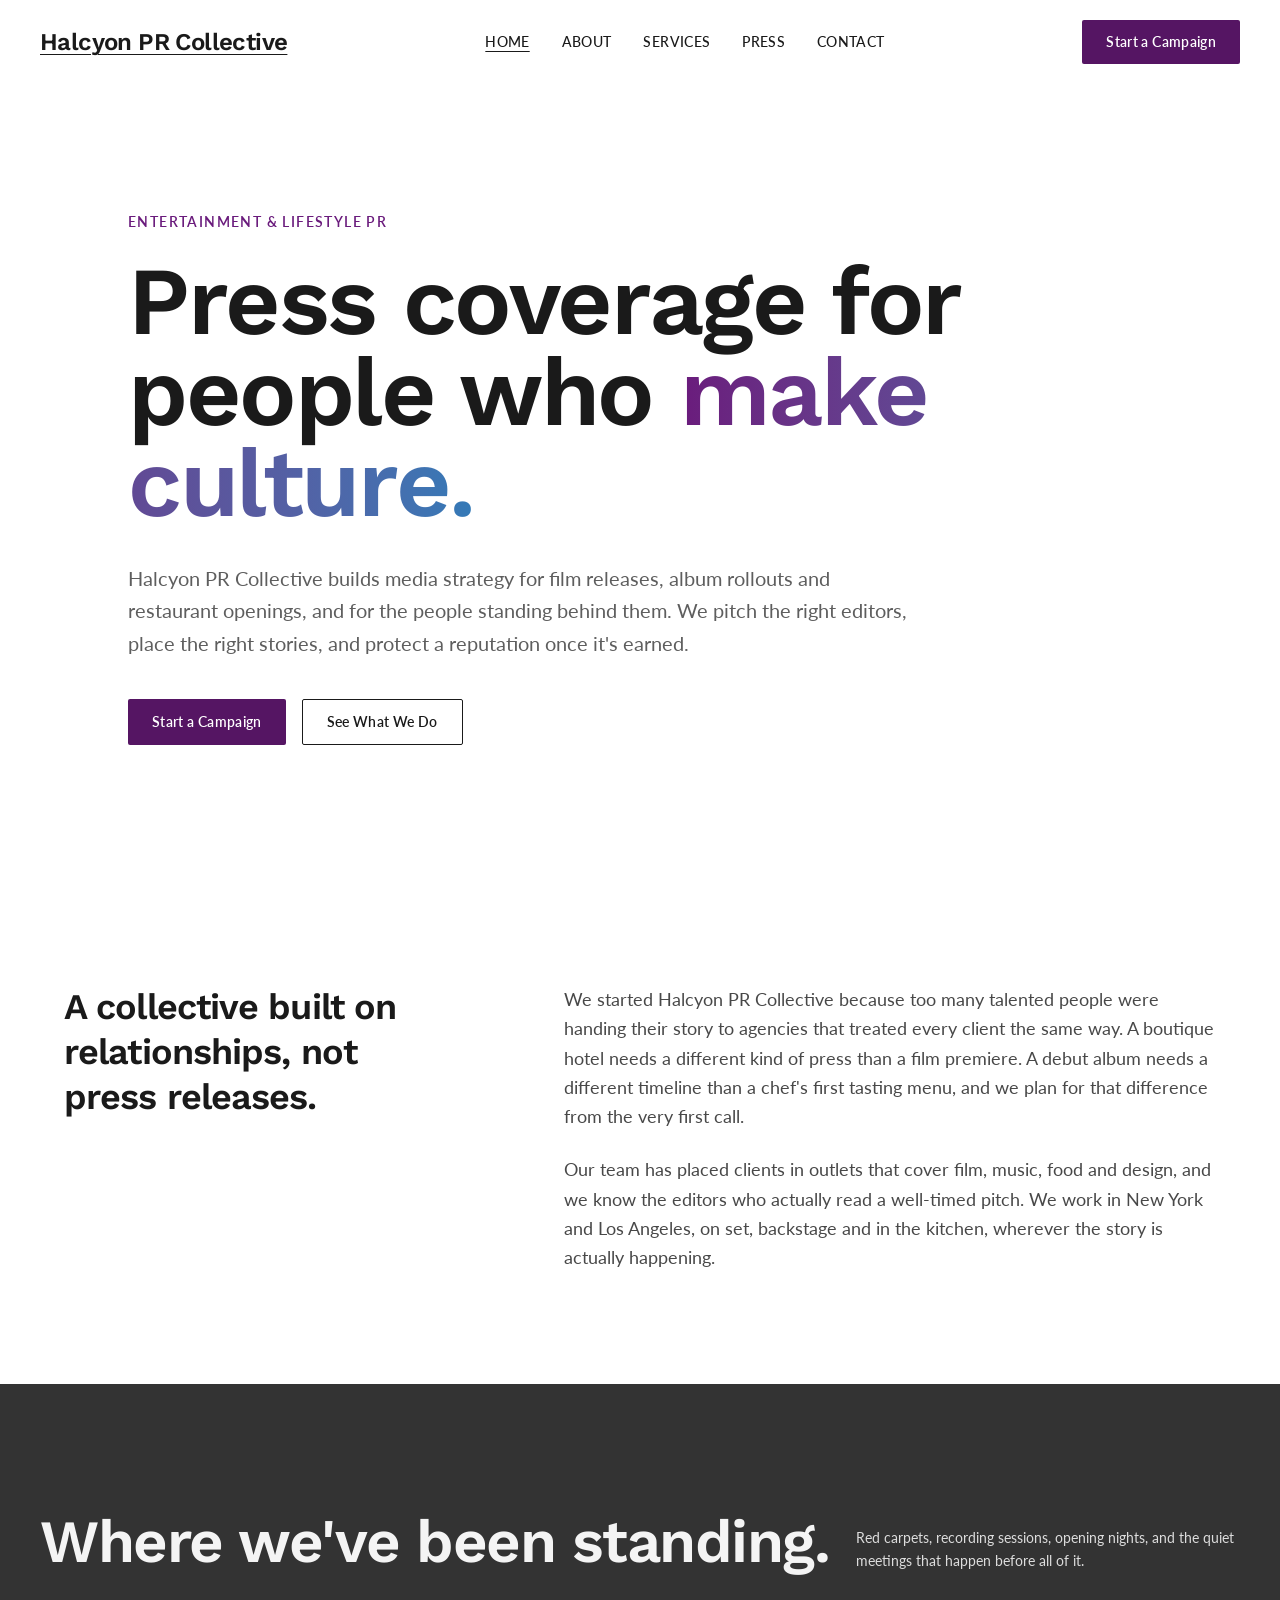
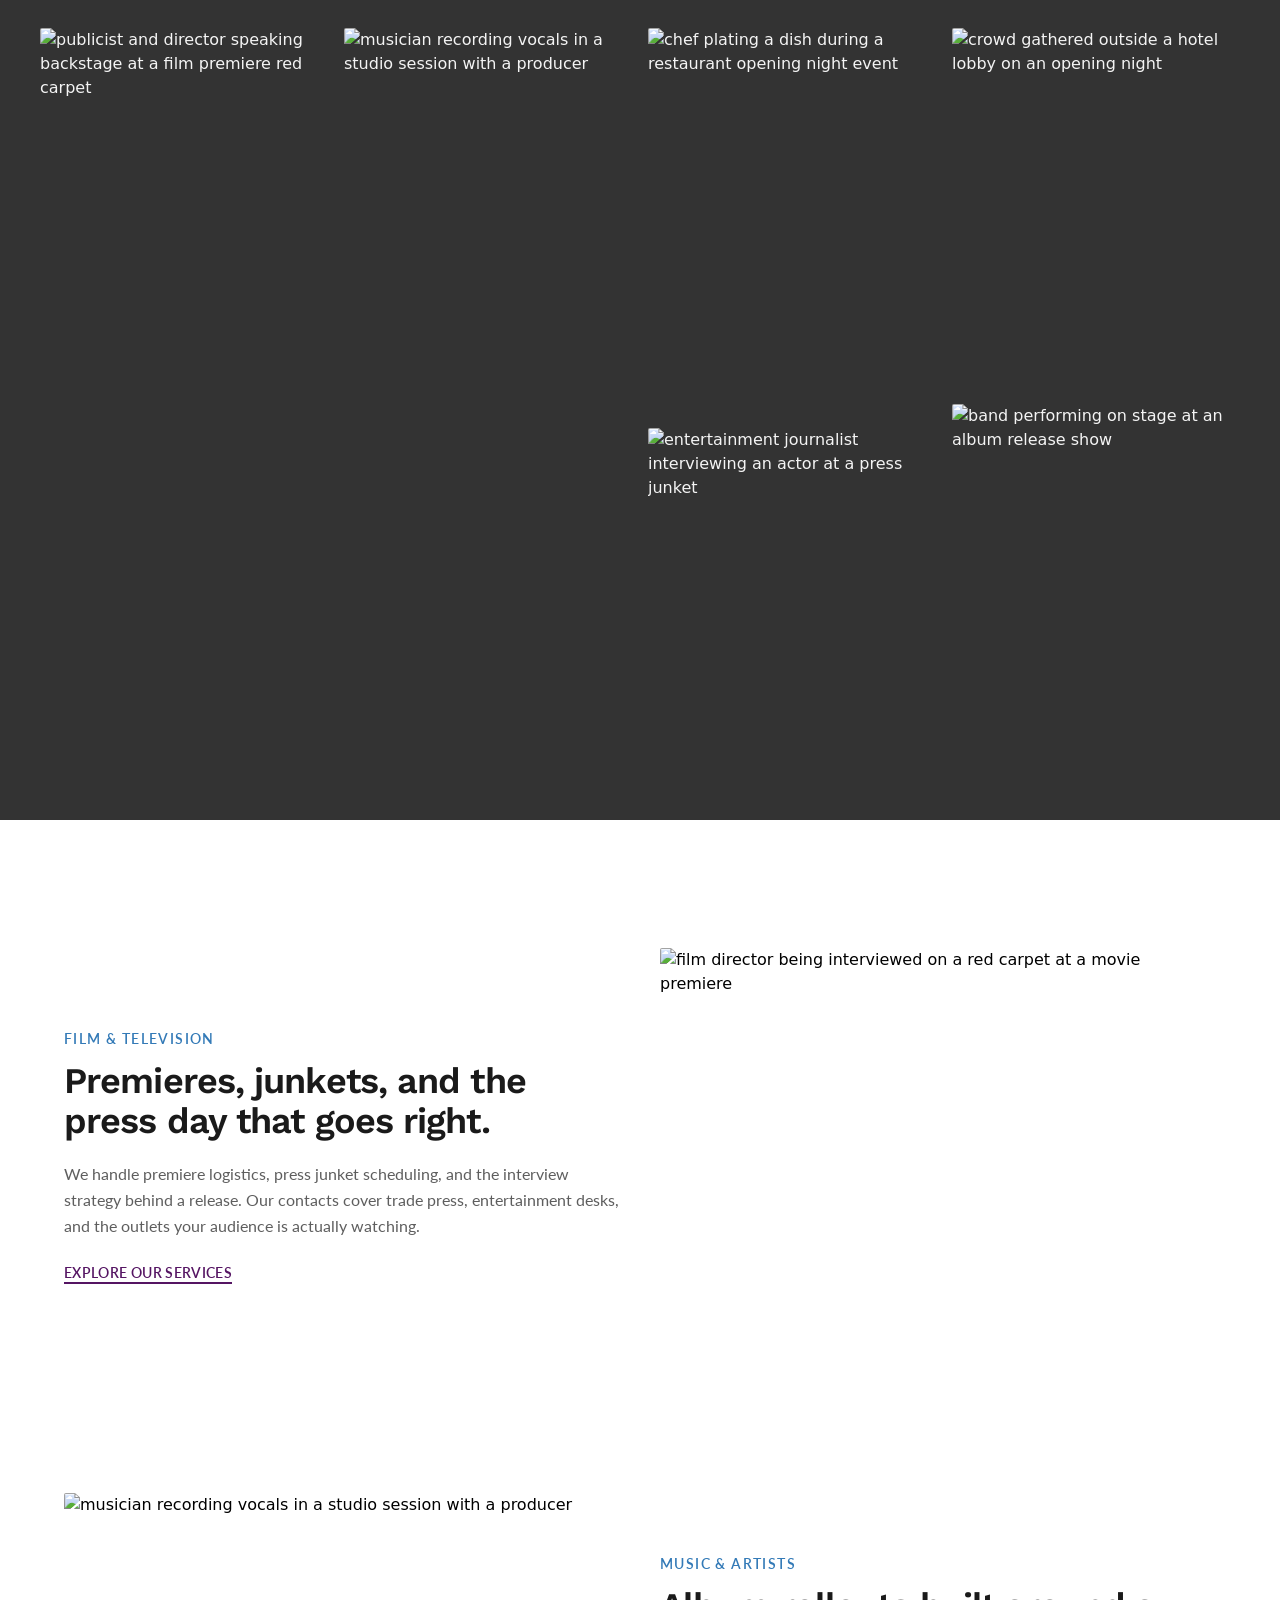
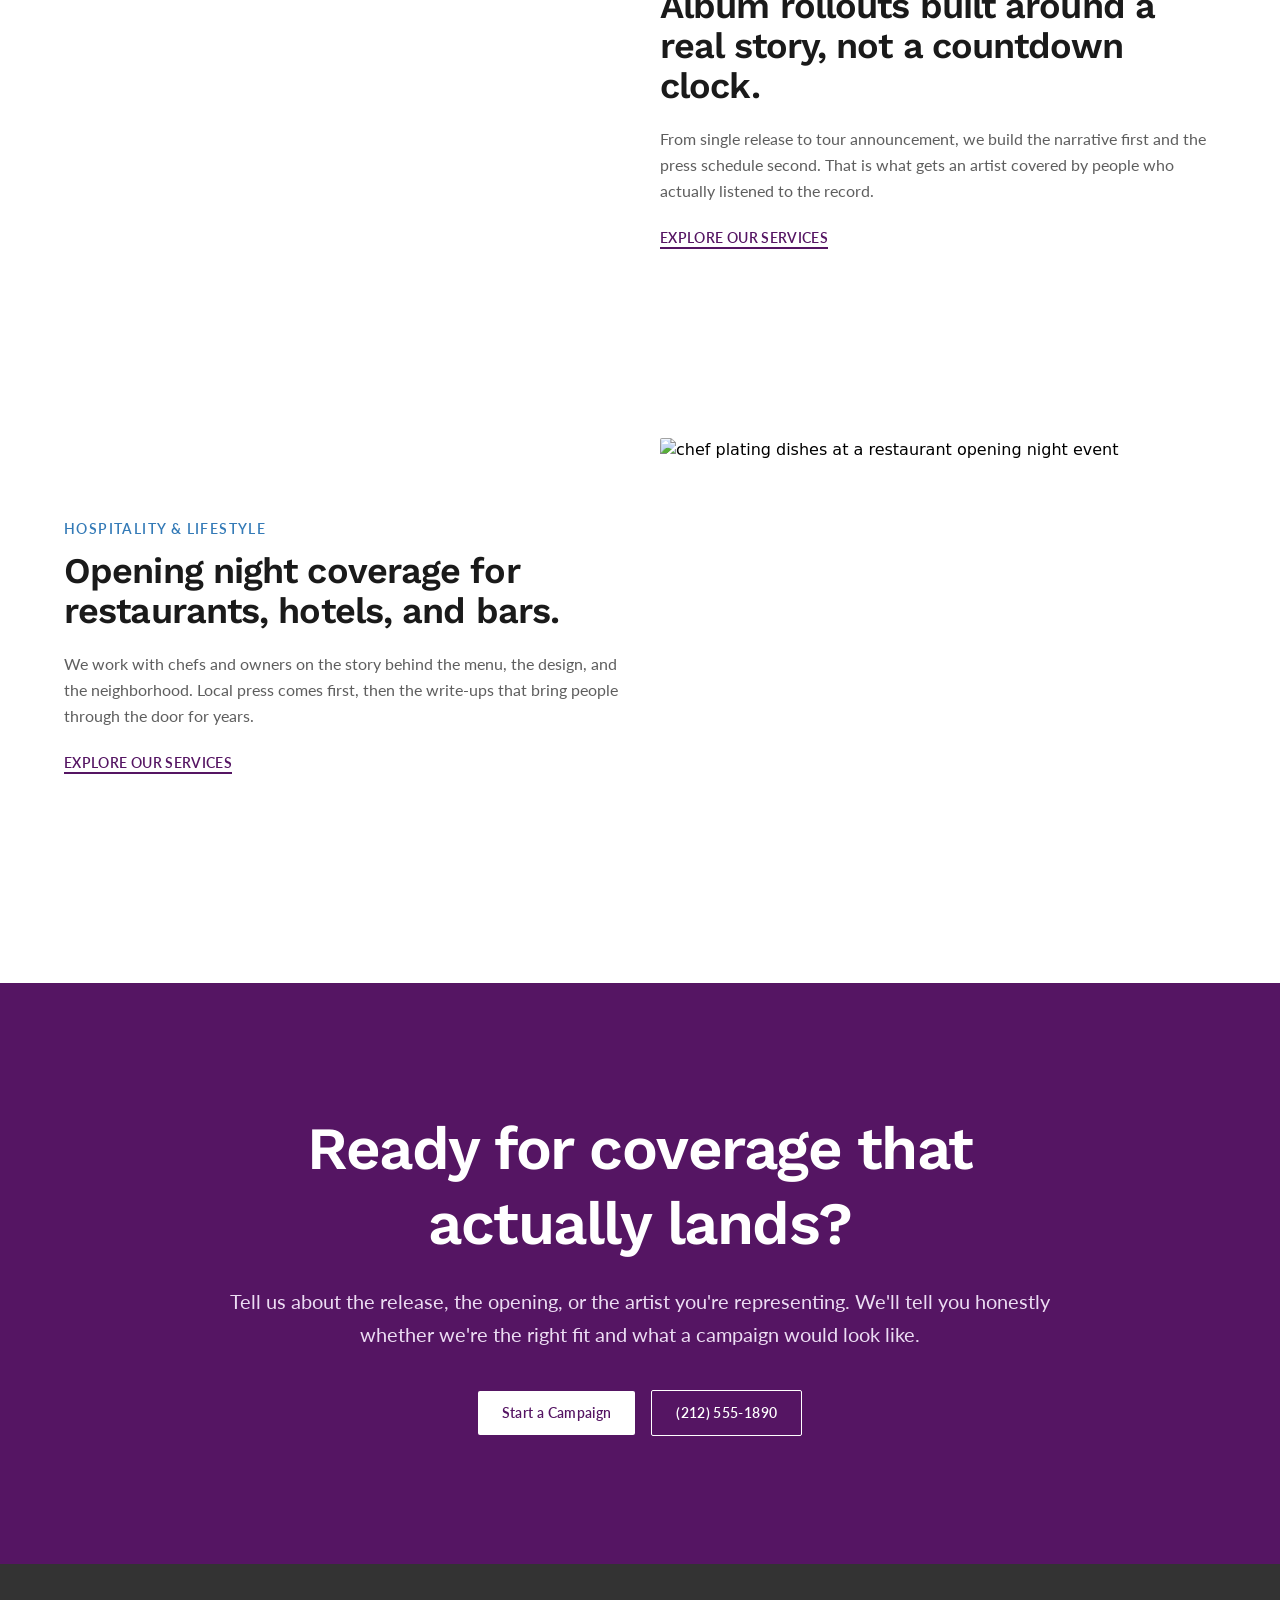
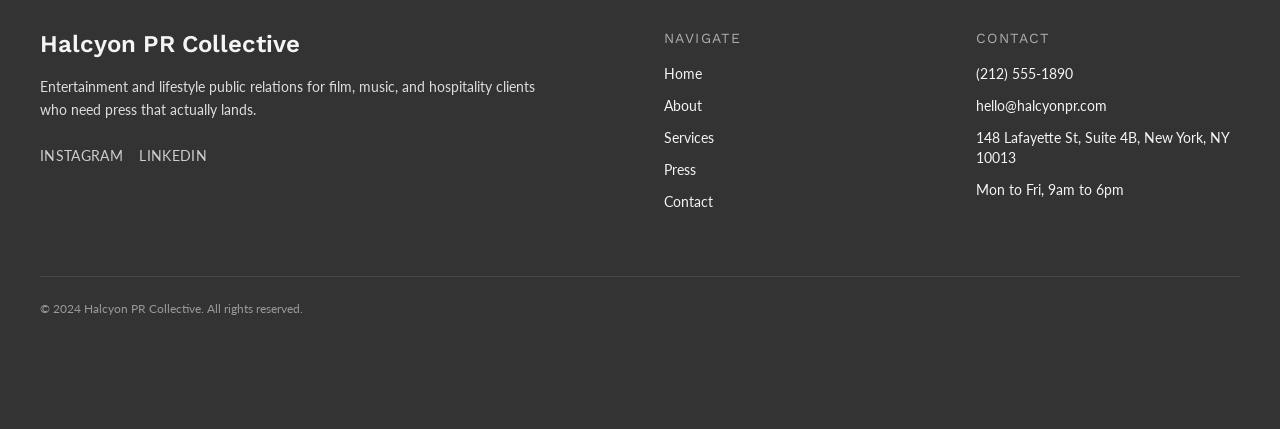
==== index.html @ 3fc552e6 "Initial site generated by Tibly" ====
<!DOCTYPE html>
<html lang="en">
<head>
<meta charset="utf-8">
<meta name="viewport" content="width=device-width, initial-scale=1">
<title>Halcyon PR Collective | Entertainment & Lifestyle Public Relations</title>
<meta name="description" content="Halcyon PR Collective builds media strategy and press placement for film, music, and hospitality clients in New York and Los Angeles. Press that actually lands.">
<link rel="canonical" href="https://halcyon-pr-3889.sites.tibly.ai/">
<meta property="og:type" content="website">
<meta property="og:url" content="https://halcyon-pr-3889.sites.tibly.ai/">
<meta property="og:site_name" content="Halcyon PR Collective">
<meta property="og:title" content="Halcyon PR Collective | Entertainment & Lifestyle Public Relations">
<meta property="og:description" content="Halcyon PR Collective builds media strategy and press placement for film, music, and hospitality clients in New York and Los Angeles. Press that actually lands.">
<meta name="twitter:card" content="summary_large_image">
<link rel="icon" href="/favicon.svg" type="image/svg+xml">
<link rel="preconnect" href="https://fonts.googleapis.com">
<link rel="preconnect" href="https://fonts.gstatic.com" crossorigin>
<link href="https://fonts.googleapis.com/css2?family=Work+Sans:wght@300;400;500;600;700;800&family=Lato:wght@300;400;700&display=swap" rel="stylesheet">
<style>details[open] > *:not(summary){animation:tibly-acc .35s ease}@keyframes tibly-acc{from{opacity:0;transform:translateY(-4px)}}</style>
<style>@media (prefers-reduced-motion:no-preference){.tibly-fx{opacity:0;transform:translateY(24px);transition:opacity .7s ease,transform .7s ease}.tibly-fx.tibly-fx-in{opacity:1;transform:none}}</style>
<script>addEventListener('DOMContentLoaded',function(){if(!('IntersectionObserver' in window))return;var io=new IntersectionObserver(function(es){es.forEach(function(en){if(en.isIntersecting){en.target.classList.add('tibly-fx-in');io.unobserve(en.target)}})},{rootMargin:'0px 0px -8% 0px'});document.querySelectorAll('section[data-block] > *').forEach(function(el){if(el.getBoundingClientRect().top>innerHeight){el.classList.add('tibly-fx');io.observe(el)}})});</script>
<style>.tibly-ba{position:relative;overflow:hidden;--ba:50%}.tibly-ba>img{display:block;width:100%;height:100%;object-fit:cover}.tibly-ba .tibly-ba-before{position:absolute;inset:0;clip-path:inset(0 calc(100% - var(--ba)) 0 0)}.tibly-ba .tibly-ba-before img{display:block;width:100%;height:100%;object-fit:cover}.tibly-ba::after{content:'';position:absolute;top:0;bottom:0;left:var(--ba);width:2px;margin-left:-1px;background:#fff;box-shadow:0 0 6px rgba(0,0,0,.55);pointer-events:none;z-index:1}.tibly-ba::before{content:'';position:absolute;top:50%;left:var(--ba);width:44px;height:44px;transform:translate(-50%,-50%);border-radius:9999px;background:rgba(0,0,0,.75) url("data:image/svg+xml,%3Csvg%20xmlns='http://www.w3.org/2000/svg'%20viewBox='0%200%2024%2024'%20fill='%23fff'%3E%3Cpath%20d='M9%206l-6%206%206%206zM15%206l6%206-6%206z'/%3E%3C/svg%3E") center/22px 22px no-repeat;border:2px solid #fff;box-shadow:0 2px 8px rgba(0,0,0,.4);pointer-events:none;z-index:1}.tibly-ba input[type=range]{position:absolute;inset:0;width:100%;height:100%;margin:0;opacity:0;cursor:ew-resize;-webkit-appearance:none;appearance:none;touch-action:none;z-index:2}[data-lightbox]{cursor:zoom-in}.tibly-lb{position:fixed;inset:0;z-index:9999;background:rgba(0,0,0,.92);display:flex;align-items:center;justify-content:center;cursor:zoom-out;padding:24px}.tibly-lb img{max-width:100%;max-height:100%;object-fit:contain}</style>
<script>document.addEventListener('input',function(e){var t=e.target;if(!t||t.type!=='range')return;var c=t.closest&&t.closest('.tibly-ba');if(c)c.style.setProperty('--ba',t.value+'%')});document.addEventListener('click',function(e){var im=e.target.closest&&e.target.closest('[data-lightbox]');if(!im||!(im.currentSrc||im.src))return;e.preventDefault();var o=document.createElement('div');o.className='tibly-lb';var big=document.createElement('img');big.src=im.currentSrc||im.src;big.alt=im.alt||'';o.appendChild(big);o.addEventListener('click',function(){o.remove()});document.addEventListener('keydown',function esc(ev){if(ev.key==='Escape'){o.remove();document.removeEventListener('keydown',esc)}});document.body.appendChild(o)});document.addEventListener('click',function(e){var x=e.target.closest&&e.target.closest('[data-announce-close]');if(!x)return;var b=x.closest('[data-announce]');if(b){b.style.display='none';try{sessionStorage.setItem('tibly-announce','1')}catch(_){}}});addEventListener('DOMContentLoaded',function(){try{if(sessionStorage.getItem('tibly-announce')==='1'){var b=document.querySelector('[data-announce]');if(b)b.style.display='none'}}catch(_){}if('IntersectionObserver' in window&&!matchMedia('(prefers-reduced-motion:reduce)').matches){var els=document.querySelectorAll('[data-count]');if(els.length){var io=new IntersectionObserver(function(es){es.forEach(function(en){if(!en.isIntersecting)return;io.unobserve(en.target);var el=en.target,s=el.textContent||'',m=s.match(/[\d,]*\d(?:\.\d+)?/);if(!m)return;var raw=m[0],num=parseFloat(raw.replace(/,/g,''));if(!isFinite(num))return;var pre=s.slice(0,m.index),post=s.slice(m.index+raw.length),grp=raw.indexOf(',')>=0,dec=(raw.split('.')[1]||'').length,t0=performance.now();requestAnimationFrame(function tick(now){var p=Math.min((now-t0)/1400,1);p=1-Math.pow(1-p,3);var v=(num*p).toFixed(dec);if(grp)v=Number(v).toLocaleString('en-US',{minimumFractionDigits:dec});el.textContent=pre+v+post;if(p<1)requestAnimationFrame(tick)})})},{rootMargin:'0px 0px -10% 0px'});els.forEach(function(el){io.observe(el)})}}var badge=document.querySelector('[data-tibly-open]');if(badge){var src=document.querySelector('[data-tibly-field="hours"]');var txt=(src&&src.textContent||'').toLowerCase();var days=['sun','mon','tue','wed','thu','fri','sat'];var toMin=function(h,mm,ap){h=+h;mm=+(mm||0);if(ap==='pm'&&h!==12)h+=12;if(ap==='am'&&h===12)h=0;return h*60+mm};var spans=[];var re=/(sun|mon|tue|wed|thu|fri|sat|daily|every ?day)[a-z]*\s*(?:[-\u2013\u2014]\s*(sun|mon|tue|wed|thu|fri|sat)[a-z]*)?\s*:?\s*(\d{1,2})(?::(\d{2}))?\s*(am|pm)?\s*[-\u2013\u2014]\s*(\d{1,2})(?::(\d{2}))?\s*(am|pm)?/g,mm;while((mm=re.exec(txt))){var d1=mm[1].slice(0,3),d2=mm[2],ap1=mm[5]||(mm[8]==='pm'&&+mm[3]<=+mm[6]?'am':mm[8]),o=toMin(mm[3],mm[4],ap1),c=toMin(mm[6],mm[7],mm[8]);var from=d1==='dai'||d1==='eve'?0:days.indexOf(d1),to=d2?days.indexOf(d2.slice(0,3)):(d1==='dai'||d1==='eve'?6:from);if(from<0)continue;for(var d=from;;d=(d+1)%7){spans.push([d,o,c]);if(d===to)break}}if(spans.length){var now=new Date(),cur=now.getDay(),min=now.getHours()*60+now.getMinutes();var open=spans.some(function(s){return s[0]===cur&&min>=s[1]&&min<s[2]});badge.textContent=open?(badge.getAttribute('data-open-text')||'Open now'):(badge.getAttribute('data-closed-text')||'Closed now');badge.setAttribute('data-state',open?'open':'closed');badge.hidden=false}}});</script>
<style>header a[aria-current="page"]:not(:has(img,svg)){text-decoration:underline;text-underline-offset:4px;text-decoration-thickness:1px}</style>
<link rel="stylesheet" href="/styles.css?v=c24716ac">
</head>
<body>
<!-- block:header -->
<header class="relative bg-white text-ink">
  <input type="checkbox" id="nav-open" class="peer sr-only">
  <div class="mx-auto flex max-w-7xl items-center justify-between px-6 py-5 md:px-10">
    <a href="/" class="font-display text-2xl font-semibold tracking-tight text-ink" aria-current="page">
      <span data-tibly-field="business-name">Halcyon PR Collective</span>
    </a>
    <nav class="hidden items-center gap-8 font-body text-sm font-medium uppercase tracking-wide md:flex">
      <a href="/" class="transition hover:text-brand-700" aria-current="page">Home</a>
      <a href="/about" class="transition hover:text-brand-700">About</a>
      <a href="/services" class="transition hover:text-brand-700">Services</a>
      <a href="/press" class="transition hover:text-brand-700">Press</a>
      <a href="/contact" class="transition hover:text-brand-700">Contact</a>
    </nav>
    <div class="hidden md:flex">
      <a href="/contact" class="btn">Start a Campaign</a>
    </div>
    <label for="nav-open" class="cursor-pointer md:hidden" aria-label="Menu">
      <span class="mb-1.5 block h-0.5 w-6 bg-ink"></span>
      <span class="mb-1.5 block h-0.5 w-6 bg-ink"></span>
      <span class="block h-0.5 w-6 bg-ink"></span>
    </label>
  </div>

  <div class="hidden peer-checked:flex md:hidden fixed inset-0 z-50 flex-col bg-surface text-mist">
    <div class="flex items-center justify-between px-6 py-5">
      <a href="/" class="font-display text-2xl font-semibold tracking-tight text-mist" aria-current="page">
        <span data-tibly-field="business-name">Halcyon PR Collective</span>
      </a>
      <label for="nav-open" aria-label="Close" class="cursor-pointer">
        <span class="relative block h-6 w-6">
          <span class="absolute left-0 top-1/2 block h-0.5 w-6 -translate-y-1/2 rotate-45 bg-mist"></span>
          <span class="absolute left-0 top-1/2 block h-0.5 w-6 -translate-y-1/2 -rotate-45 bg-mist"></span>
        </span>
      </label>
    </div>
    <nav class="flex flex-1 flex-col items-start justify-center gap-7 px-8 font-display text-3xl">
      <a href="/" class="transition hover:text-brand-300" aria-current="page">Home</a>
      <a href="/about" class="transition hover:text-brand-300">About</a>
      <a href="/services" class="transition hover:text-brand-300">Services</a>
      <a href="/press" class="transition hover:text-brand-300">Press</a>
      <a href="/contact" class="transition hover:text-brand-300">Contact</a>
    </nav>
    <div class="px-8 pb-10">
      <a href="/contact" class="btn block w-full">Start a Campaign</a>
    </div>
  </div>
</header>
<!-- /block:header -->
<!-- block:statement-hero -->
<section class="relative overflow-hidden bg-white px-6 py-24 md:px-10 md:py-32" data-block="statement-hero">
  <div class="mx-auto max-w-5xl">
    <p class="font-body text-sm font-semibold uppercase tracking-widest text-brand-600">Entertainment &amp; Lifestyle PR</p>
    <h1 class="mt-6 font-display text-5xl font-semibold leading-[0.95] tracking-tight text-ink md:text-8xl">
      Press coverage for people who
      <span class="bg-gradient-to-r from-brand-600 to-accent-500 bg-clip-text text-transparent">make culture.</span>
    </h1>
    <p class="mt-8 max-w-prose font-body text-lg leading-relaxed text-ink/70 md:text-xl">
      <span data-tibly-field="business-name">Halcyon PR Collective</span> builds media strategy for film releases, album rollouts and restaurant openings, and for the people standing behind them. We pitch the right editors, place the right stories, and protect a reputation once it's earned.
    </p>
    <div class="mt-10 flex flex-wrap gap-4">
      <a href="/contact" class="btn">Start a Campaign</a>
      <a href="/services" class="btn-secondary">See What We Do</a>
    </div>
  </div>
</section>
<!-- /block:statement-hero -->
<!-- block:longform-intro -->
<section class="bg-white px-6 py-20 md:px-10 md:py-28" data-block="longform-intro">
  <div class="mx-auto grid max-w-6xl grid-cols-1 gap-12 md:grid-cols-12">
    <div class="md:col-span-4">
      <h2 class="font-display text-3xl font-semibold leading-tight tracking-tight text-ink md:text-4xl">A collective built on relationships, not press releases.</h2>
    </div>
    <div class="md:col-span-7 md:col-start-6">
      <p class="font-body text-base leading-relaxed text-ink/80 md:text-lg">
        We started <span data-tibly-field="business-name">Halcyon PR Collective</span> because too many talented people were handing their story to agencies that treated every client the same way. A boutique hotel needs a different kind of press than a film premiere. A debut album needs a different timeline than a chef's first tasting menu, and we plan for that difference from the very first call.
      </p>
      <p class="mt-6 font-body text-base leading-relaxed text-ink/80 md:text-lg">
        Our team has placed clients in outlets that cover film, music, food and design, and we know the editors who actually read a well-timed pitch. We work in New York and Los Angeles, on set, backstage and in the kitchen, wherever the story is actually happening.
      </p>
    </div>
  </div>
</section>
<!-- /block:longform-intro -->
<!-- block:gallery-strip -->
<section class="bg-surface px-6 py-24 text-mist md:px-10 md:py-32" data-block="gallery-strip">
  <div class="mx-auto max-w-7xl">
    <div class="flex flex-col gap-4 md:flex-row md:items-end md:justify-between">
      <h2 class="font-display text-4xl font-semibold tracking-tight text-mist md:text-6xl">Where we've been standing.</h2>
      <p class="max-w-sm font-body text-sm leading-relaxed text-muted">Red carpets, recording sessions, opening nights, and the quiet meetings that happen before all of it.</p>
    </div>
    <div class="mt-14 columns-2 gap-4 md:columns-4">
      <div class="group mb-4 overflow-hidden rounded-sm break-inside-avoid">
        <img loading="lazy" data-lightbox src="https://images.pexels.com/photos/4123577/pexels-photo-4123577.jpeg?auto=compress&cs=tinysrgb&h=650&w=940" alt="publicist and director speaking backstage at a film premiere red carpet" class="aspect-[3/4] w-full object-cover transition-transform duration-500 group-hover:scale-105">
      </div>
      <div class="group mb-4 overflow-hidden rounded-sm break-inside-avoid">
        <img loading="lazy" data-lightbox src="https://images.pexels.com/photos/7086732/pexels-photo-7086732.jpeg?auto=compress&cs=tinysrgb&h=650&w=940" alt="musician recording vocals in a studio session with a producer" class="aspect-square w-full object-cover transition-transform duration-500 group-hover:scale-105">
      </div>
      <div class="group mb-4 overflow-hidden rounded-sm break-inside-avoid">
        <img loading="lazy" data-lightbox src="https://images.pexels.com/photos/15689898/pexels-photo-15689898.jpeg?auto=compress&cs=tinysrgb&h=650&w=940" alt="chef plating a dish during a restaurant opening night event" class="aspect-[3/4] w-full object-cover transition-transform duration-500 group-hover:scale-105">
      </div>
      <div class="group mb-4 overflow-hidden rounded-sm break-inside-avoid">
        <img loading="lazy" data-lightbox src="https://images.pexels.com/photos/10464544/pexels-photo-10464544.jpeg?auto=compress&cs=tinysrgb&h=650&w=940" alt="entertainment journalist interviewing an actor at a press junket" class="aspect-video w-full object-cover transition-transform duration-500 group-hover:scale-105">
      </div>
      <div class="group mb-4 overflow-hidden rounded-sm break-inside-avoid">
        <img loading="lazy" data-lightbox src="https://images.pexels.com/photos/11457828/pexels-photo-11457828.jpeg?auto=compress&cs=tinysrgb&h=650&w=940" alt="crowd gathered outside a hotel lobby on an opening night" class="aspect-[4/5] w-full object-cover transition-transform duration-500 group-hover:scale-105">
      </div>
      <div class="group mb-4 overflow-hidden rounded-sm break-inside-avoid">
        <img loading="lazy" data-lightbox src="https://images.pexels.com/photos/10293277/pexels-photo-10293277.jpeg?auto=compress&cs=tinysrgb&h=650&w=940" alt="band performing on stage at an album release show" class="aspect-square w-full object-cover transition-transform duration-500 group-hover:scale-105">
      </div>
    </div>
  </div>
</section>
<!-- /block:gallery-strip -->
<!-- block:feature-rows -->
<section class="bg-white px-6 py-24 md:px-10 md:py-32" data-block="feature-rows">
  <div class="mx-auto max-w-6xl space-y-20 md:space-y-32">
    <div class="grid grid-cols-1 items-center gap-10 md:grid-cols-2">
      <div class="order-2 md:order-1">
        <p class="font-body text-sm font-semibold uppercase tracking-widest text-accent-500">Film &amp; Television</p>
        <h3 class="mt-3 font-display text-3xl font-semibold tracking-tight text-ink md:text-4xl">Premieres, junkets, and the press day that goes right.</h3>
        <p class="mt-5 max-w-prose font-body text-base leading-relaxed text-ink/70">We handle premiere logistics, press junket scheduling, and the interview strategy behind a release. Our contacts cover trade press, entertainment desks, and the outlets your audience is actually watching.</p>
        <a href="/services" class="mt-6 inline-block font-body text-sm font-semibold uppercase tracking-wide text-brand-700 underline decoration-2 underline-offset-4 transition hover:text-brand-800">Explore our services</a>
      </div>
      <div class="order-1 overflow-hidden rounded-sm md:order-2">
        <img loading="lazy" src="https://images.pexels.com/photos/8088372/pexels-photo-8088372.jpeg?auto=compress&cs=tinysrgb&h=650&w=940" alt="film director being interviewed on a red carpet at a movie premiere" class="aspect-[4/3] w-full object-cover">
      </div>
    </div>
    <div class="grid grid-cols-1 items-center gap-10 md:grid-cols-2">
      <div class="overflow-hidden rounded-sm">
        <img loading="lazy" src="https://images.pexels.com/photos/7090878/pexels-photo-7090878.jpeg?auto=compress&cs=tinysrgb&h=650&w=940" alt="musician recording vocals in a studio session with a producer" class="aspect-[4/3] w-full object-cover">
      </div>
      <div>
        <p class="font-body text-sm font-semibold uppercase tracking-widest text-accent-500">Music &amp; Artists</p>
        <h3 class="mt-3 font-display text-3xl font-semibold tracking-tight text-ink md:text-4xl">Album rollouts built around a real story, not a countdown clock.</h3>
        <p class="mt-5 max-w-prose font-body text-base leading-relaxed text-ink/70">From single release to tour announcement, we build the narrative first and the press schedule second. That is what gets an artist covered by people who actually listened to the record.</p>
        <a href="/services" class="mt-6 inline-block font-body text-sm font-semibold uppercase tracking-wide text-brand-700 underline decoration-2 underline-offset-4 transition hover:text-brand-800">Explore our services</a>
      </div>
    </div>
    <div class="grid grid-cols-1 items-center gap-10 md:grid-cols-2">
      <div class="order-2 md:order-1">
        <p class="font-body text-sm font-semibold uppercase tracking-widest text-accent-500">Hospitality &amp; Lifestyle</p>
        <h3 class="mt-3 font-display text-3xl font-semibold tracking-tight text-ink md:text-4xl">Opening night coverage for restaurants, hotels, and bars.</h3>
        <p class="mt-5 max-w-prose font-body text-base leading-relaxed text-ink/70">We work with chefs and owners on the story behind the menu, the design, and the neighborhood. Local press comes first, then the write-ups that bring people through the door for years.</p>
        <a href="/services" class="mt-6 inline-block font-body text-sm font-semibold uppercase tracking-wide text-brand-700 underline decoration-2 underline-offset-4 transition hover:text-brand-800">Explore our services</a>
      </div>
      <div class="order-1 overflow-hidden rounded-sm md:order-2">
        <img loading="lazy" src="https://images.pexels.com/photos/15689898/pexels-photo-15689898.jpeg?auto=compress&cs=tinysrgb&h=650&w=940" alt="chef plating dishes at a restaurant opening night event" class="aspect-[4/3] w-full object-cover">
      </div>
    </div>
  </div>
</section>
<!-- /block:feature-rows -->
<!-- block:editorial-cta -->
<section class="bg-brand-700 px-6 py-24 text-mist md:px-10 md:py-32" data-block="editorial-cta">
  <div class="mx-auto max-w-4xl text-center">
    <h2 class="font-display text-4xl font-semibold leading-tight tracking-tight text-white md:text-6xl">Ready for coverage that actually lands?</h2>
    <p class="mt-6 font-body text-lg leading-relaxed text-brand-100 md:text-xl">Tell us about the release, the opening, or the artist you're representing. We'll tell you honestly whether we're the right fit and what a campaign would look like.</p>
    <div class="mt-10 flex flex-wrap items-center justify-center gap-4">
      <a href="/contact" class="inline-flex items-center justify-center gap-2 rounded-sm bg-white px-6 py-3 font-body text-sm font-semibold tracking-wide text-brand-700 transition duration-200 hover:bg-brand-100 focus-visible:outline focus-visible:outline-2 focus-visible:outline-offset-2 focus-visible:outline-white">Start a Campaign</a>
      <a href="tel:+12125551890" data-tibly-field="phone" class="inline-flex items-center justify-center gap-2 rounded-sm border border-white px-6 py-3 font-body text-sm font-semibold tracking-wide text-white transition duration-200 hover:bg-white hover:text-brand-700 focus-visible:outline focus-visible:outline-2 focus-visible:outline-offset-2 focus-visible:outline-white">(212) 555-1890</a>
    </div>
  </div>
</section>
<!-- /block:editorial-cta -->
<!-- block:footer -->
<footer class="relative bg-surface pb-24 text-mist md:pb-12">
  <div class="mx-auto max-w-7xl px-6 py-16 md:px-10">
    <div class="grid grid-cols-1 gap-12 md:grid-cols-4">
      <div class="md:col-span-2">
        <p class="font-display text-2xl font-semibold">
          <span data-tibly-field="business-name">Halcyon PR Collective</span>
        </p>
        <p class="mt-4 max-w-prose font-body text-sm leading-relaxed text-muted">
          Entertainment and lifestyle public relations for film, music, and hospitality clients who need press that actually lands.
        </p>
        <div class="mt-6 flex flex-wrap gap-4" data-tibly-field="links">
          <a href="https://instagram.com" class="font-body text-sm uppercase tracking-wide text-mist/80 transition hover:text-white">Instagram</a>
          <a href="https://linkedin.com" class="font-body text-sm uppercase tracking-wide text-mist/80 transition hover:text-white">LinkedIn</a>
        </div>
      </div>
      <div>
        <p class="font-display text-sm uppercase tracking-widest text-white/60">Navigate</p>
        <nav class="mt-4 flex flex-col gap-3 font-body text-sm">
          <a href="/" class="transition hover:text-white">Home</a>
          <a href="/about" class="transition hover:text-white">About</a>
          <a href="/services" class="transition hover:text-white">Services</a>
          <a href="/press" class="transition hover:text-white">Press</a>
          <a href="/contact" class="transition hover:text-white">Contact</a>
        </nav>
      </div>
      <div>
        <p class="font-display text-sm uppercase tracking-widest text-white/60">Contact</p>
        <div class="mt-4 flex flex-col gap-3 font-body text-sm">
          <a href="tel:+12125551890" data-tibly-field="phone" class="transition hover:text-white">(212) 555-1890</a>
          <a href="mailto:hello@halcyonpr.com" data-tibly-field="email" class="transition hover:text-white">hello@halcyonpr.com</a>
          <span data-tibly-field="address">148 Lafayette St, Suite 4B, New York, NY 10013</span>
          <span data-tibly-field="hours">Mon to Fri, 9am to 6pm</span>
        </div>
      </div>
    </div>
    <div class="mt-16 border-t border-white/10 pt-6 font-body text-xs text-white/50">
      <p>&copy; 2024 <span data-tibly-field="business-name">Halcyon PR Collective</span>. All rights reserved.</p>
    </div>
  </div>

  <div class="fixed inset-x-0 bottom-0 z-40 md:hidden bg-brand-700">
    <a href="tel:+12125551890" data-tibly-field="phone" class="block w-full py-4 text-center font-body text-base font-semibold uppercase tracking-wide text-white">
      Call (212) 555-1890
    </a>
  </div>
</footer>
<!-- /block:footer -->
  <script async src="https://api.tibly.ai/widget/v1.js"></script>
</body>
</html>
---- styles.css ----
/*! tailwindcss v4.3.2 | MIT License | https://tailwindcss.com */
@layer properties{@supports (((-webkit-hyphens:none)) and (not (margin-trim:inline))) or ((-moz-orient:inline) and (not (color:rgb(from red r g b)))){*,:before,:after,::backdrop{--tw-translate-x:0;--tw-translate-y:0;--tw-translate-z:0;--tw-space-y-reverse:0;--tw-divide-y-reverse:0;--tw-border-style:solid;--tw-gradient-position:initial;--tw-gradient-from:#0000;--tw-gradient-via:#0000;--tw-gradient-to:#0000;--tw-gradient-stops:initial;--tw-gradient-via-stops:initial;--tw-gradient-from-position:0%;--tw-gradient-via-position:50%;--tw-gradient-to-position:100%;--tw-leading:initial;--tw-font-weight:initial;--tw-tracking:initial;--tw-blur:initial;--tw-brightness:initial;--tw-contrast:initial;--tw-grayscale:initial;--tw-hue-rotate:initial;--tw-invert:initial;--tw-opacity:initial;--tw-saturate:initial;--tw-sepia:initial;--tw-drop-shadow:initial;--tw-drop-shadow-color:initial;--tw-drop-shadow-alpha:100%;--tw-drop-shadow-size:initial;--tw-duration:initial;--tw-scale-x:1;--tw-scale-y:1;--tw-scale-z:1;--tw-outline-style:solid;--tw-divide-x-reverse:0}}}@layer theme{:root,:host{--font-sans:ui-sans-serif, system-ui, sans-serif, "Apple Color Emoji", "Segoe UI Emoji", "Segoe UI Symbol", "Noto Color Emoji";--font-mono:ui-monospace, SFMono-Regular, Menlo, Monaco, Consolas, "Liberation Mono", "Courier New", monospace;--color-white:#fff;--spacing:.25rem;--container-sm:24rem;--container-2xl:42rem;--container-4xl:56rem;--container-5xl:64rem;--container-6xl:72rem;--container-7xl:80rem;--text-xs:.75rem;--text-xs--line-height:calc(1 / .75);--text-sm:.875rem;--text-sm--line-height:calc(1.25 / .875);--text-base:1rem;--text-base--line-height:calc(1.5 / 1);--text-lg:1.125rem;--text-lg--line-height:calc(1.75 / 1.125);--text-xl:1.25rem;--text-xl--line-height:calc(1.75 / 1.25);--text-2xl:1.5rem;--text-2xl--line-height:calc(2 / 1.5);--text-3xl:1.875rem;--text-3xl--line-height:calc(2.25 / 1.875);--text-4xl:2.25rem;--text-4xl--line-height:calc(2.5 / 2.25);--text-5xl:3rem;--text-5xl--line-height:1;--text-6xl:3.75rem;--text-6xl--line-height:1;--text-7xl:4.5rem;--text-7xl--line-height:1;--text-8xl:6rem;--text-8xl--line-height:1;--font-weight-medium:500;--font-weight-semibold:600;--tracking-tight:-.025em;--tracking-wide:.025em;--tracking-widest:.1em;--leading-tight:1.25;--leading-relaxed:1.625;--radius-sm:2px;--radius-md:4px;--radius-lg:8px;--blur-3xl:64px;--aspect-video:16 / 9;--default-transition-duration:.15s;--default-transition-timing-function:cubic-bezier(.4, 0, .2, 1);--default-font-family:var(--font-sans);--default-mono-font-family:var(--font-mono);--color-brand-50:#f6eef9;--color-brand-100:#ecdcf3;--color-brand-200:#d9b9e8;--color-brand-300:#c095dc;--color-brand-400:#a06bc7;--color-brand-500:#8547a8;--color-brand-600:#6a1b7c;--color-brand-700:#551563;--color-brand-800:#40104b;--color-brand-900:#2b0a33;--color-accent-50:#eaf3fa;--color-accent-100:#d5e7f5;--color-accent-200:#abcfeb;--color-accent-300:#82b7e0;--color-accent-400:#5a9fd0;--color-accent-500:#337ab7;--color-accent-600:#2a6294;--color-accent-700:#204a70;--color-accent-800:#17334d;--color-accent-900:#0d1d2b;--color-surface:#333;--color-ink:#1a1a1a;--color-mist:#f4f4f4;--color-muted:#ddd;--font-display:"Work Sans", sans-serif;--font-body:"Lato", sans-serif;--animate-marquee:marquee 30s linear infinite;--animate-kenburns:kenburns 18s ease-in-out infinite alternate;--animate-float:float 6s ease-in-out infinite;--animate-pulse-soft:pulse-soft 4s ease-in-out infinite;--animate-spin-slow:spin-slow 24s linear infinite}}@layer base{*,:after,:before,::backdrop{box-sizing:border-box;border:0 solid;margin:0;padding:0}::file-selector-button{box-sizing:border-box;border:0 solid;margin:0;padding:0}html,:host{-webkit-text-size-adjust:100%;tab-size:4;line-height:1.5;font-family:var(--default-font-family,ui-sans-serif, system-ui, sans-serif, "Apple Color Emoji", "Segoe UI Emoji", "Segoe UI Symbol", "Noto Color Emoji");font-feature-settings:var(--default-font-feature-settings,normal);font-variation-settings:var(--default-font-variation-settings,normal);-webkit-tap-highlight-color:transparent}hr{height:0;color:inherit;border-top-width:1px}abbr:where([title]){-webkit-text-decoration:underline dotted;text-decoration:underline dotted}h1,h2,h3,h4,h5,h6{font-size:inherit;font-weight:inherit}a{color:inherit;-webkit-text-decoration:inherit;-webkit-text-decoration:inherit;-webkit-text-decoration:inherit;text-decoration:inherit}b,strong{font-weight:bolder}code,kbd,samp,pre{font-family:var(--default-mono-font-family,ui-monospace, SFMono-Regular, Menlo, Monaco, Consolas, "Liberation Mono", "Courier New", monospace);font-feature-settings:var(--default-mono-font-feature-settings,normal);font-variation-settings:var(--default-mono-font-variation-settings,normal);font-size:1em}small{font-size:80%}sub,sup{vertical-align:baseline;font-size:75%;line-height:0;position:relative}sub{bottom:-.25em}sup{top:-.5em}table{text-indent:0;border-color:inherit;border-collapse:collapse}:-moz-focusring{outline:auto}progress{vertical-align:baseline}summary{display:list-item}ol,ul,menu{list-style:none}img,svg,video,canvas,audio,iframe,embed,object{vertical-align:middle;display:block}img,video{max-width:100%;height:auto}button,input,select,optgroup,textarea{font:inherit;font-feature-settings:inherit;font-variation-settings:inherit;letter-spacing:inherit;color:inherit;opacity:1;background-color:#0000;border-radius:0}::file-selector-button{font:inherit;font-feature-settings:inherit;font-variation-settings:inherit;letter-spacing:inherit;color:inherit;opacity:1;background-color:#0000;border-radius:0}:where(select:is([multiple],[size])) optgroup{font-weight:bolder}:where(select:is([multiple],[size])) optgroup option{padding-inline-start:20px}::file-selector-button{margin-inline-end:4px}::placeholder{opacity:1}@supports (not ((-webkit-appearance:-apple-pay-button))) or (contain-intrinsic-size:1px){::placeholder{color:currentColor}@supports (color:color-mix(in lab, red, red)){::placeholder{color:color-mix(in oklab, currentcolor 50%, transparent)}}}textarea{resize:vertical}::-webkit-search-decoration{-webkit-appearance:none}::-webkit-date-and-time-value{min-height:1lh;text-align:inherit}::-webkit-datetime-edit{display:inline-flex}::-webkit-datetime-edit-fields-wrapper{padding:0}::-webkit-datetime-edit{padding-block:0}::-webkit-datetime-edit-year-field{padding-block:0}::-webkit-datetime-edit-month-field{padding-block:0}::-webkit-datetime-edit-day-field{padding-block:0}::-webkit-datetime-edit-hour-field{padding-block:0}::-webkit-datetime-edit-minute-field{padding-block:0}::-webkit-datetime-edit-second-field{padding-block:0}::-webkit-datetime-edit-millisecond-field{padding-block:0}::-webkit-datetime-edit-meridiem-field{padding-block:0}::-webkit-calendar-picker-indicator{line-height:1}:-moz-ui-invalid{box-shadow:none}button,input:where([type=button],[type=reset],[type=submit]){appearance:button}::file-selector-button{appearance:button}::-webkit-inner-spin-button{height:auto}::-webkit-outer-spin-button{height:auto}[hidden]:where(:not([hidden=until-found])){display:none!important}}@layer components{.btn{justify-content:center;align-items:center;gap:calc(var(--spacing) * 2);border-radius:var(--radius-sm);background-color:var(--color-brand-700);padding-inline:calc(var(--spacing) * 6);padding-block:calc(var(--spacing) * 3);font-family:var(--font-body);font-size:var(--text-sm);line-height:var(--tw-leading,var(--text-sm--line-height));--tw-font-weight:var(--font-weight-semibold);font-weight:var(--font-weight-semibold);--tw-tracking:var(--tracking-wide);letter-spacing:var(--tracking-wide);color:var(--color-white);transition-property:color,background-color,border-color,outline-color,text-decoration-color,fill,stroke,--tw-gradient-from,--tw-gradient-via,--tw-gradient-to,opacity,box-shadow,transform,translate,scale,rotate,filter,-webkit-backdrop-filter,backdrop-filter,display,content-visibility,overlay,pointer-events;transition-timing-function:var(--tw-ease,var(--default-transition-timing-function));transition-duration:var(--tw-duration,var(--default-transition-duration));--tw-duration:.2s;transition-duration:.2s;display:inline-flex}@media (hover:hover){.btn:hover{background-color:var(--color-brand-800)}}.btn:focus-visible{outline-style:var(--tw-outline-style);outline-width:1px;outline-style:var(--tw-outline-style);outline-offset:2px;outline-width:2px;outline-color:var(--color-brand-700)}.btn-secondary{justify-content:center;align-items:center;gap:calc(var(--spacing) * 2);border-radius:var(--radius-sm);border-style:var(--tw-border-style);border-width:1px;border-color:var(--color-ink);padding-inline:calc(var(--spacing) * 6);padding-block:calc(var(--spacing) * 3);font-family:var(--font-body);font-size:var(--text-sm);line-height:var(--tw-leading,var(--text-sm--line-height));--tw-font-weight:var(--font-weight-semibold);font-weight:var(--font-weight-semibold);--tw-tracking:var(--tracking-wide);letter-spacing:var(--tracking-wide);color:var(--color-ink);transition-property:color,background-color,border-color,outline-color,text-decoration-color,fill,stroke,--tw-gradient-from,--tw-gradient-via,--tw-gradient-to,opacity,box-shadow,transform,translate,scale,rotate,filter,-webkit-backdrop-filter,backdrop-filter,display,content-visibility,overlay,pointer-events;transition-timing-function:var(--tw-ease,var(--default-transition-timing-function));transition-duration:var(--tw-duration,var(--default-transition-duration));--tw-duration:.2s;transition-duration:.2s;display:inline-flex}@media (hover:hover){.btn-secondary:hover{background-color:var(--color-ink);color:var(--color-white)}}.btn-secondary:focus-visible{outline-style:var(--tw-outline-style);outline-width:1px;outline-style:var(--tw-outline-style);outline-offset:2px;outline-width:2px;outline-color:var(--color-ink)}.card{border-radius:var(--radius-sm);border-style:var(--tw-border-style);border-width:1px;border-color:var(--color-muted);background-color:var(--color-white);padding:calc(var(--spacing) * 6);transition-property:color,background-color,border-color,outline-color,text-decoration-color,fill,stroke,--tw-gradient-from,--tw-gradient-via,--tw-gradient-to,opacity,box-shadow,transform,translate,scale,rotate,filter,-webkit-backdrop-filter,backdrop-filter,display,content-visibility,overlay,pointer-events;transition-timing-function:var(--tw-ease,var(--default-transition-timing-function));transition-duration:var(--tw-duration,var(--default-transition-duration));--tw-duration:.2s;transition-duration:.2s}@media (hover:hover){.card:hover{border-color:var(--color-brand-300)}}}@layer utilities{.pointer-events-none{pointer-events:none}.sr-only{clip-path:inset(50%);white-space:nowrap;border-width:0;width:1px;height:1px;margin:-1px;padding:0;position:absolute;overflow:hidden}.absolute{position:absolute}.fixed{position:fixed}.relative{position:relative}.inset-0{inset:0}.inset-x-0{inset-inline:0}.top-1\/2{top:50%}.top-10{top:calc(var(--spacing) * 10)}.-right-6{right:calc(var(--spacing) * -6)}.-right-24{right:calc(var(--spacing) * -24)}.-bottom-6{bottom:calc(var(--spacing) * -6)}.bottom-0{bottom:0}.left-0{left:0}.z-40{z-index:40}.z-50{z-index:50}.order-1{order:1}.order-2{order:2}.mx-auto{margin-inline:auto}.mt-1{margin-top:var(--spacing)}.mt-3{margin-top:calc(var(--spacing) * 3)}.mt-4{margin-top:calc(var(--spacing) * 4)}.mt-5{margin-top:calc(var(--spacing) * 5)}.mt-6{margin-top:calc(var(--spacing) * 6)}.mt-8{margin-top:calc(var(--spacing) * 8)}.mt-10{margin-top:calc(var(--spacing) * 10)}.mt-14{margin-top:calc(var(--spacing) * 14)}.mt-16{margin-top:calc(var(--spacing) * 16)}.mb-1\.5{margin-bottom:calc(var(--spacing) * 1.5)}.mb-4{margin-bottom:calc(var(--spacing) * 4)}.mb-5{margin-bottom:calc(var(--spacing) * 5)}.mb-14{margin-bottom:calc(var(--spacing) * 14)}.block{display:block}.flex{display:flex}.grid{display:grid}.hidden{display:none}.inline-block{display:inline-block}.inline-flex{display:inline-flex}.table{display:table}.aspect-\[3\/4\]{aspect-ratio:3/4}.aspect-\[4\/3\]{aspect-ratio:4/3}.aspect-\[4\/5\]{aspect-ratio:4/5}.aspect-\[21\/9\]{aspect-ratio:21/9}.aspect-square{aspect-ratio:1}.aspect-video{aspect-ratio:var(--aspect-video)}.h-0\.5{height:calc(var(--spacing) * .5)}.h-6{height:calc(var(--spacing) * 6)}.h-24{height:calc(var(--spacing) * 24)}.h-72{height:calc(var(--spacing) * 72)}.w-6{width:calc(var(--spacing) * 6)}.w-20{width:calc(var(--spacing) * 20)}.w-24{width:calc(var(--spacing) * 24)}.w-72{width:calc(var(--spacing) * 72)}.w-full{width:100%}.w-max{width:max-content}.max-w-2xl{max-width:var(--container-2xl)}.max-w-4xl{max-width:var(--container-4xl)}.max-w-5xl{max-width:var(--container-5xl)}.max-w-6xl{max-width:var(--container-6xl)}.max-w-7xl{max-width:var(--container-7xl)}.max-w-prose{max-width:65ch}.max-w-sm{max-width:var(--container-sm)}.flex-1{flex:1}.shrink-0{flex-shrink:0}.-translate-y-1\/2{--tw-translate-y:calc(calc(1 / 2 * 100%) * -1);translate:var(--tw-translate-x) var(--tw-translate-y)}.-rotate-45{rotate:-45deg}.rotate-45{rotate:45deg}.animate-float{animation:var(--animate-float)}.animate-marquee{animation:var(--animate-marquee)}.cursor-pointer{cursor:pointer}.columns-1{columns:1}.columns-2{columns:2}.break-inside-avoid{break-inside:avoid}.grid-cols-1{grid-template-columns:repeat(1,minmax(0,1fr))}.flex-col{flex-direction:column}.flex-wrap{flex-wrap:wrap}.items-baseline{align-items:baseline}.items-center{align-items:center}.items-start{align-items:flex-start}.justify-between{justify-content:space-between}.justify-center{justify-content:center}.gap-2{gap:calc(var(--spacing) * 2)}.gap-3{gap:calc(var(--spacing) * 3)}.gap-4{gap:calc(var(--spacing) * 4)}.gap-5{gap:calc(var(--spacing) * 5)}.gap-6{gap:calc(var(--spacing) * 6)}.gap-7{gap:calc(var(--spacing) * 7)}.gap-8{gap:calc(var(--spacing) * 8)}.gap-10{gap:calc(var(--spacing) * 10)}.gap-12{gap:calc(var(--spacing) * 12)}.gap-14{gap:calc(var(--spacing) * 14)}.gap-16{gap:calc(var(--spacing) * 16)}.gap-px{gap:1px}:where(.space-y-5>:not(:last-child)){--tw-space-y-reverse:0;margin-block-start:calc(calc(var(--spacing) * 5) * var(--tw-space-y-reverse));margin-block-end:calc(calc(var(--spacing) * 5) * calc(1 - var(--tw-space-y-reverse)))}:where(.space-y-6>:not(:last-child)){--tw-space-y-reverse:0;margin-block-start:calc(calc(var(--spacing) * 6) * var(--tw-space-y-reverse));margin-block-end:calc(calc(var(--spacing) * 6) * calc(1 - var(--tw-space-y-reverse)))}:where(.space-y-20>:not(:last-child)){--tw-space-y-reverse:0;margin-block-start:calc(calc(var(--spacing) * 20) * var(--tw-space-y-reverse));margin-block-end:calc(calc(var(--spacing) * 20) * calc(1 - var(--tw-space-y-reverse)))}:where(.divide-y>:not(:last-child)){--tw-divide-y-reverse:0;border-bottom-style:var(--tw-border-style);border-top-style:var(--tw-border-style);border-top-width:calc(1px * var(--tw-divide-y-reverse));border-bottom-width:calc(1px * calc(1 - var(--tw-divide-y-reverse)))}:where(.divide-white\/10>:not(:last-child)){border-color:#ffffff1a}@supports (color:color-mix(in lab, red, red)){:where(.divide-white\/10>:not(:last-child)){border-color:color-mix(in oklab, var(--color-white) 10%, transparent)}}.overflow-hidden{overflow:hidden}.rounded-full{border-radius:3.40282e38px}.rounded-sm{border-radius:var(--radius-sm)}.border{border-style:var(--tw-border-style);border-width:1px}.border-0{border-style:var(--tw-border-style);border-width:0}.border-y{border-block-style:var(--tw-border-style);border-block-width:1px}.border-t{border-top-style:var(--tw-border-style);border-top-width:1px}.border-muted{border-color:var(--color-muted)}.border-white{border-color:var(--color-white)}.border-white\/10{border-color:#ffffff1a}@supports (color:color-mix(in lab, red, red)){.border-white\/10{border-color:color-mix(in oklab, var(--color-white) 10%, transparent)}}.bg-brand-600{background-color:var(--color-brand-600)}.bg-brand-700{background-color:var(--color-brand-700)}.bg-brand-700\/30{background-color:#5515634d}@supports (color:color-mix(in lab, red, red)){.bg-brand-700\/30{background-color:color-mix(in oklab, var(--color-brand-700) 30%, transparent)}}.bg-ink{background-color:var(--color-ink)}.bg-mist{background-color:var(--color-mist)}.bg-surface{background-color:var(--color-surface)}.bg-white{background-color:var(--color-white)}.bg-white\/10{background-color:#ffffff1a}@supports (color:color-mix(in lab, red, red)){.bg-white\/10{background-color:color-mix(in oklab, var(--color-white) 10%, transparent)}}.bg-gradient-to-r{--tw-gradient-position:to right in oklab;background-image:linear-gradient(var(--tw-gradient-stops))}.from-brand-600{--tw-gradient-from:var(--color-brand-600);--tw-gradient-stops:var(--tw-gradient-via-stops,var(--tw-gradient-position), var(--tw-gradient-from) var(--tw-gradient-from-position), var(--tw-gradient-to) var(--tw-gradient-to-position))}.to-accent-500{--tw-gradient-to:var(--color-accent-500);--tw-gradient-stops:var(--tw-gradient-via-stops,var(--tw-gradient-position), var(--tw-gradient-from) var(--tw-gradient-from-position), var(--tw-gradient-to) var(--tw-gradient-to-position))}.bg-clip-text{-webkit-background-clip:text;background-clip:text}.object-cover{object-fit:cover}.p-8{padding:calc(var(--spacing) * 8)}.px-2{padding-inline:calc(var(--spacing) * 2)}.px-4{padding-inline:calc(var(--spacing) * 4)}.px-6{padding-inline:calc(var(--spacing) * 6)}.px-8{padding-inline:calc(var(--spacing) * 8)}.py-1{padding-block:var(--spacing)}.py-3{padding-block:calc(var(--spacing) * 3)}.py-4{padding-block:calc(var(--spacing) * 4)}.py-5{padding-block:calc(var(--spacing) * 5)}.py-10{padding-block:calc(var(--spacing) * 10)}.py-16{padding-block:calc(var(--spacing) * 16)}.py-20{padding-block:calc(var(--spacing) * 20)}.py-24{padding-block:calc(var(--spacing) * 24)}.pt-6{padding-top:calc(var(--spacing) * 6)}.pt-8{padding-top:calc(var(--spacing) * 8)}.pt-12{padding-top:calc(var(--spacing) * 12)}.pr-0{padding-right:0}.pb-10{padding-bottom:calc(var(--spacing) * 10)}.pb-24{padding-bottom:calc(var(--spacing) * 24)}.pl-0{padding-left:0}.text-center{text-align:center}.font-body{font-family:var(--font-body)}.font-display{font-family:var(--font-display)}.text-2xl{font-size:var(--text-2xl);line-height:var(--tw-leading,var(--text-2xl--line-height))}.text-3xl{font-size:var(--text-3xl);line-height:var(--tw-leading,var(--text-3xl--line-height))}.text-4xl{font-size:var(--text-4xl);line-height:var(--tw-leading,var(--text-4xl--line-height))}.text-5xl{font-size:var(--text-5xl);line-height:var(--tw-leading,var(--text-5xl--line-height))}.text-6xl{font-size:var(--text-6xl);line-height:var(--tw-leading,var(--text-6xl--line-height))}.text-base{font-size:var(--text-base);line-height:var(--tw-leading,var(--text-base--line-height))}.text-lg{font-size:var(--text-lg);line-height:var(--tw-leading,var(--text-lg--line-height))}.text-sm{font-size:var(--text-sm);line-height:var(--tw-leading,var(--text-sm--line-height))}.text-xl{font-size:var(--text-xl);line-height:var(--tw-leading,var(--text-xl--line-height))}.text-xs{font-size:var(--text-xs);line-height:var(--tw-leading,var(--text-xs--line-height))}.leading-\[0\.95\]{--tw-leading:.95;line-height:.95}.leading-\[1\.05\]{--tw-leading:1.05;line-height:1.05}.leading-relaxed{--tw-leading:var(--leading-relaxed);line-height:var(--leading-relaxed)}.leading-tight{--tw-leading:var(--leading-tight);line-height:var(--leading-tight)}.font-medium{--tw-font-weight:var(--font-weight-medium);font-weight:var(--font-weight-medium)}.font-semibold{--tw-font-weight:var(--font-weight-semibold);font-weight:var(--font-weight-semibold)}.tracking-tight{--tw-tracking:var(--tracking-tight);letter-spacing:var(--tracking-tight)}.tracking-wide{--tw-tracking:var(--tracking-wide);letter-spacing:var(--tracking-wide)}.tracking-widest{--tw-tracking:var(--tracking-widest);letter-spacing:var(--tracking-widest)}.text-accent-400{color:var(--color-accent-400)}.text-accent-500{color:var(--color-accent-500)}.text-accent-600{color:var(--color-accent-600)}.text-brand-100{color:var(--color-brand-100)}.text-brand-300{color:var(--color-brand-300)}.text-brand-400{color:var(--color-brand-400)}.text-brand-600{color:var(--color-brand-600)}.text-brand-700{color:var(--color-brand-700)}.text-ink{color:var(--color-ink)}.text-ink\/40{color:#1a1a1a66}@supports (color:color-mix(in lab, red, red)){.text-ink\/40{color:color-mix(in oklab, var(--color-ink) 40%, transparent)}}.text-ink\/50{color:#1a1a1a80}@supports (color:color-mix(in lab, red, red)){.text-ink\/50{color:color-mix(in oklab, var(--color-ink) 50%, transparent)}}.text-ink\/60{color:#1a1a1a99}@supports (color:color-mix(in lab, red, red)){.text-ink\/60{color:color-mix(in oklab, var(--color-ink) 60%, transparent)}}.text-ink\/70{color:#1a1a1ab3}@supports (color:color-mix(in lab, red, red)){.text-ink\/70{color:color-mix(in oklab, var(--color-ink) 70%, transparent)}}.text-ink\/75{color:#1a1a1abf}@supports (color:color-mix(in lab, red, red)){.text-ink\/75{color:color-mix(in oklab, var(--color-ink) 75%, transparent)}}.text-ink\/80{color:#1a1a1acc}@supports (color:color-mix(in lab, red, red)){.text-ink\/80{color:color-mix(in oklab, var(--color-ink) 80%, transparent)}}.text-mist{color:var(--color-mist)}.text-mist\/70{color:#f4f4f4b3}@supports (color:color-mix(in lab, red, red)){.text-mist\/70{color:color-mix(in oklab, var(--color-mist) 70%, transparent)}}.text-mist\/80{color:#f4f4f4cc}@supports (color:color-mix(in lab, red, red)){.text-mist\/80{color:color-mix(in oklab, var(--color-mist) 80%, transparent)}}.text-muted{color:var(--color-muted)}.text-transparent{color:#0000}.text-white{color:var(--color-white)}.text-white\/30{color:#ffffff4d}@supports (color:color-mix(in lab, red, red)){.text-white\/30{color:color-mix(in oklab, var(--color-white) 30%, transparent)}}.text-white\/50{color:#ffffff80}@supports (color:color-mix(in lab, red, red)){.text-white\/50{color:color-mix(in oklab, var(--color-white) 50%, transparent)}}.text-white\/60{color:#fff9}@supports (color:color-mix(in lab, red, red)){.text-white\/60{color:color-mix(in oklab, var(--color-white) 60%, transparent)}}.text-white\/70{color:#ffffffb3}@supports (color:color-mix(in lab, red, red)){.text-white\/70{color:color-mix(in oklab, var(--color-white) 70%, transparent)}}.text-white\/80{color:#fffc}@supports (color:color-mix(in lab, red, red)){.text-white\/80{color:color-mix(in oklab, var(--color-white) 80%, transparent)}}.uppercase{text-transform:uppercase}.underline{text-decoration-line:underline}.decoration-white\/30{text-decoration-color:#ffffff4d}@supports (color:color-mix(in lab, red, red)){.decoration-white\/30{-webkit-text-decoration-color:color-mix(in oklab, var(--color-white) 30%, transparent);-webkit-text-decoration-color:color-mix(in oklab, var(--color-white) 30%, transparent);text-decoration-color:color-mix(in oklab, var(--color-white) 30%, transparent)}}.decoration-2{text-decoration-thickness:2px}.underline-offset-4{text-underline-offset:4px}.blur-3xl{--tw-blur:blur(var(--blur-3xl));filter:var(--tw-blur,) var(--tw-brightness,) var(--tw-contrast,) var(--tw-grayscale,) var(--tw-hue-rotate,) var(--tw-invert,) var(--tw-saturate,) var(--tw-sepia,) var(--tw-drop-shadow,)}.transition{transition-property:color,background-color,border-color,outline-color,text-decoration-color,fill,stroke,--tw-gradient-from,--tw-gradient-via,--tw-gradient-to,opacity,box-shadow,transform,translate,scale,rotate,filter,-webkit-backdrop-filter,backdrop-filter,display,content-visibility,overlay,pointer-events;transition-timing-function:var(--tw-ease,var(--default-transition-timing-function));transition-duration:var(--tw-duration,var(--default-transition-duration))}.transition-transform{transition-property:transform,translate,scale,rotate;transition-timing-function:var(--tw-ease,var(--default-transition-timing-function));transition-duration:var(--tw-duration,var(--default-transition-duration))}.duration-200{--tw-duration:.2s;transition-duration:.2s}.duration-500{--tw-duration:.5s;transition-duration:.5s}@media (hover:hover){.group-hover\:scale-105:is(:where(.group):hover *){--tw-scale-x:105%;--tw-scale-y:105%;--tw-scale-z:105%;scale:var(--tw-scale-x) var(--tw-scale-y)}}.peer-checked\:flex:is(:where(.peer):checked~*){display:flex}.placeholder\:text-ink\/30::placeholder{color:#1a1a1a4d}@supports (color:color-mix(in lab, red, red)){.placeholder\:text-ink\/30::placeholder{color:color-mix(in oklab, var(--color-ink) 30%, transparent)}}@media (hover:hover){.hover\:bg-brand-100:hover{background-color:var(--color-brand-100)}.hover\:bg-brand-800:hover{background-color:var(--color-brand-800)}.hover\:bg-mist:hover{background-color:var(--color-mist)}.hover\:bg-surface\/60:hover{background-color:#3339}@supports (color:color-mix(in lab, red, red)){.hover\:bg-surface\/60:hover{background-color:color-mix(in oklab, var(--color-surface) 60%, transparent)}}.hover\:bg-white:hover{background-color:var(--color-white)}.hover\:text-accent-300:hover{color:var(--color-accent-300)}.hover\:text-brand-300:hover{color:var(--color-brand-300)}.hover\:text-brand-700:hover{color:var(--color-brand-700)}.hover\:text-brand-800:hover{color:var(--color-brand-800)}.hover\:text-white:hover{color:var(--color-white)}.hover\:decoration-white:hover{-webkit-text-decoration-color:var(--color-white);-webkit-text-decoration-color:var(--color-white);text-decoration-color:var(--color-white)}}.focus\:border-brand-600:focus{border-color:var(--color-brand-600)}.focus\:outline-none:focus{--tw-outline-style:none;outline-style:none}.focus-visible\:outline:focus-visible{outline-style:var(--tw-outline-style);outline-width:1px}.focus-visible\:outline-2:focus-visible{outline-style:var(--tw-outline-style);outline-width:2px}.focus-visible\:outline-offset-2:focus-visible{outline-offset:2px}.focus-visible\:outline-white:focus-visible{outline-color:var(--color-white)}.data-\[state\=closed\]\:bg-muted[data-state=closed]{background-color:var(--color-muted)}.data-\[state\=closed\]\:text-ink[data-state=closed]{color:var(--color-ink)}.data-\[state\=open\]\:bg-accent-500[data-state=open]{background-color:var(--color-accent-500)}.data-\[state\=open\]\:text-white[data-state=open]{color:var(--color-white)}@media (min-width:40rem){.sm\:w-auto{width:auto}.sm\:columns-2{columns:2}.sm\:grid-cols-2{grid-template-columns:repeat(2,minmax(0,1fr))}}@media (min-width:48rem){.md\:order-1{order:1}.md\:order-2{order:2}.md\:col-span-2{grid-column:span 2/span 2}.md\:col-span-4{grid-column:span 4/span 4}.md\:col-span-5{grid-column:span 5/span 5}.md\:col-span-6{grid-column:span 6/span 6}.md\:col-span-7{grid-column:span 7/span 7}.md\:col-span-8{grid-column:span 8/span 8}.md\:col-start-6{grid-column-start:6}.md\:col-start-7{grid-column-start:7}.md\:col-start-8{grid-column-start:8}.md\:mt-10{margin-top:calc(var(--spacing) * 10)}.md\:block{display:block}.md\:flex{display:flex}.md\:hidden{display:none}.md\:columns-3{columns:3}.md\:columns-4{columns:4}.md\:grid-cols-2{grid-template-columns:repeat(2,minmax(0,1fr))}.md\:grid-cols-4{grid-template-columns:repeat(4,minmax(0,1fr))}.md\:grid-cols-12{grid-template-columns:repeat(12,minmax(0,1fr))}.md\:flex-row{flex-direction:row}.md\:items-end{align-items:flex-end}.md\:justify-between{justify-content:space-between}.md\:gap-8{gap:calc(var(--spacing) * 8)}.md\:gap-10{gap:calc(var(--spacing) * 10)}:where(.md\:space-y-32>:not(:last-child)){--tw-space-y-reverse:0;margin-block-start:calc(calc(var(--spacing) * 32) * var(--tw-space-y-reverse));margin-block-end:calc(calc(var(--spacing) * 32) * calc(1 - var(--tw-space-y-reverse)))}:where(.md\:divide-x>:not(:last-child)){--tw-divide-x-reverse:0;border-inline-style:var(--tw-border-style);border-inline-start-width:calc(1px * var(--tw-divide-x-reverse));border-inline-end-width:calc(1px * calc(1 - var(--tw-divide-x-reverse)))}:where(.md\:divide-y-0>:not(:last-child)){--tw-divide-y-reverse:0;border-bottom-style:var(--tw-border-style);border-top-style:var(--tw-border-style);border-top-width:calc(0px * var(--tw-divide-y-reverse));border-bottom-width:calc(0px * calc(1 - var(--tw-divide-y-reverse)))}.md\:p-10{padding:calc(var(--spacing) * 10)}.md\:px-10{padding-inline:calc(var(--spacing) * 10)}.md\:py-28{padding-block:calc(var(--spacing) * 28)}.md\:py-32{padding-block:calc(var(--spacing) * 32)}.md\:py-36{padding-block:calc(var(--spacing) * 36)}.md\:pt-3{padding-top:calc(var(--spacing) * 3)}.md\:pr-12{padding-right:calc(var(--spacing) * 12)}.md\:pb-12{padding-bottom:calc(var(--spacing) * 12)}.md\:pl-6{padding-left:calc(var(--spacing) * 6)}.md\:pl-12{padding-left:calc(var(--spacing) * 12)}.md\:text-4xl{font-size:var(--text-4xl);line-height:var(--tw-leading,var(--text-4xl--line-height))}.md\:text-5xl{font-size:var(--text-5xl);line-height:var(--tw-leading,var(--text-5xl--line-height))}.md\:text-6xl{font-size:var(--text-6xl);line-height:var(--tw-leading,var(--text-6xl--line-height))}.md\:text-7xl{font-size:var(--text-7xl);line-height:var(--tw-leading,var(--text-7xl--line-height))}.md\:text-8xl{font-size:var(--text-8xl);line-height:var(--tw-leading,var(--text-8xl--line-height))}.md\:text-lg{font-size:var(--text-lg);line-height:var(--tw-leading,var(--text-lg--line-height))}.md\:text-xl{font-size:var(--text-xl);line-height:var(--tw-leading,var(--text-xl--line-height))}}@media (min-width:64rem){.lg\:col-span-2{grid-column:span 2/span 2}.lg\:col-span-3{grid-column:span 3/span 3}.lg\:col-span-5{grid-column:span 5/span 5}.lg\:col-span-7{grid-column:span 7/span 7}.lg\:col-start-8{grid-column-start:8}.lg\:grid-cols-3{grid-template-columns:repeat(3,minmax(0,1fr))}.lg\:grid-cols-5{grid-template-columns:repeat(5,minmax(0,1fr))}.lg\:gap-20{gap:calc(var(--spacing) * 20)}}}[data-tb-bg]{position:relative}.tb-bg{pointer-events:none;position:absolute;inset:0;overflow:hidden}.tb-bg video,.tb-bg img{object-fit:cover;width:100%;height:100%}.tb-bg-tint{background:#000;position:absolute;inset:0}[data-tb-bg]>:not(.tb-bg){z-index:1;position:relative}@media (prefers-reduced-motion:reduce){.tb-bg video{display:none}}@property --tw-translate-x{syntax:"*";inherits:false;initial-value:0}@property --tw-translate-y{syntax:"*";inherits:false;initial-value:0}@property --tw-translate-z{syntax:"*";inherits:false;initial-value:0}@property --tw-space-y-reverse{syntax:"*";inherits:false;initial-value:0}@property --tw-divide-y-reverse{syntax:"*";inherits:false;initial-value:0}@property --tw-border-style{syntax:"*";inherits:false;initial-value:solid}@property --tw-gradient-position{syntax:"*";inherits:false}@property --tw-gradient-from{syntax:"<color>";inherits:false;initial-value:#0000}@property --tw-gradient-via{syntax:"<color>";inherits:false;initial-value:#0000}@property --tw-gradient-to{syntax:"<color>";inherits:false;initial-value:#0000}@property --tw-gradient-stops{syntax:"*";inherits:false}@property --tw-gradient-via-stops{syntax:"*";inherits:false}@property --tw-gradient-from-position{syntax:"<length-percentage>";inherits:false;initial-value:0%}@property --tw-gradient-via-position{syntax:"<length-percentage>";inherits:false;initial-value:50%}@property --tw-gradient-to-position{syntax:"<length-percentage>";inherits:false;initial-value:100%}@property --tw-leading{syntax:"*";inherits:false}@property --tw-font-weight{syntax:"*";inherits:false}@property --tw-tracking{syntax:"*";inherits:false}@property --tw-blur{syntax:"*";inherits:false}@property --tw-brightness{syntax:"*";inherits:false}@property --tw-contrast{syntax:"*";inherits:false}@property --tw-grayscale{syntax:"*";inherits:false}@property --tw-hue-rotate{syntax:"*";inherits:false}@property --tw-invert{syntax:"*";inherits:false}@property --tw-opacity{syntax:"*";inherits:false}@property --tw-saturate{syntax:"*";inherits:false}@property --tw-sepia{syntax:"*";inherits:false}@property --tw-drop-shadow{syntax:"*";inherits:false}@property --tw-drop-shadow-color{syntax:"*";inherits:false}@property --tw-drop-shadow-alpha{syntax:"<percentage>";inherits:false;initial-value:100%}@property --tw-drop-shadow-size{syntax:"*";inherits:false}@property --tw-duration{syntax:"*";inherits:false}@property --tw-scale-x{syntax:"*";inherits:false;initial-value:1}@property --tw-scale-y{syntax:"*";inherits:false;initial-value:1}@property --tw-scale-z{syntax:"*";inherits:false;initial-value:1}@property --tw-outline-style{syntax:"*";inherits:false;initial-value:solid}@property --tw-divide-x-reverse{syntax:"*";inherits:false;initial-value:0}@keyframes marquee{to{transform:translate(-50%)}}@keyframes kenburns{to{transform:scale(1.08)}}@keyframes float{0%,to{transform:translateY(0)}50%{transform:translateY(-12px)}}@keyframes pulse-soft{0%,to{opacity:1}50%{opacity:.55}}@keyframes spin-slow{to{transform:rotate(360deg)}}
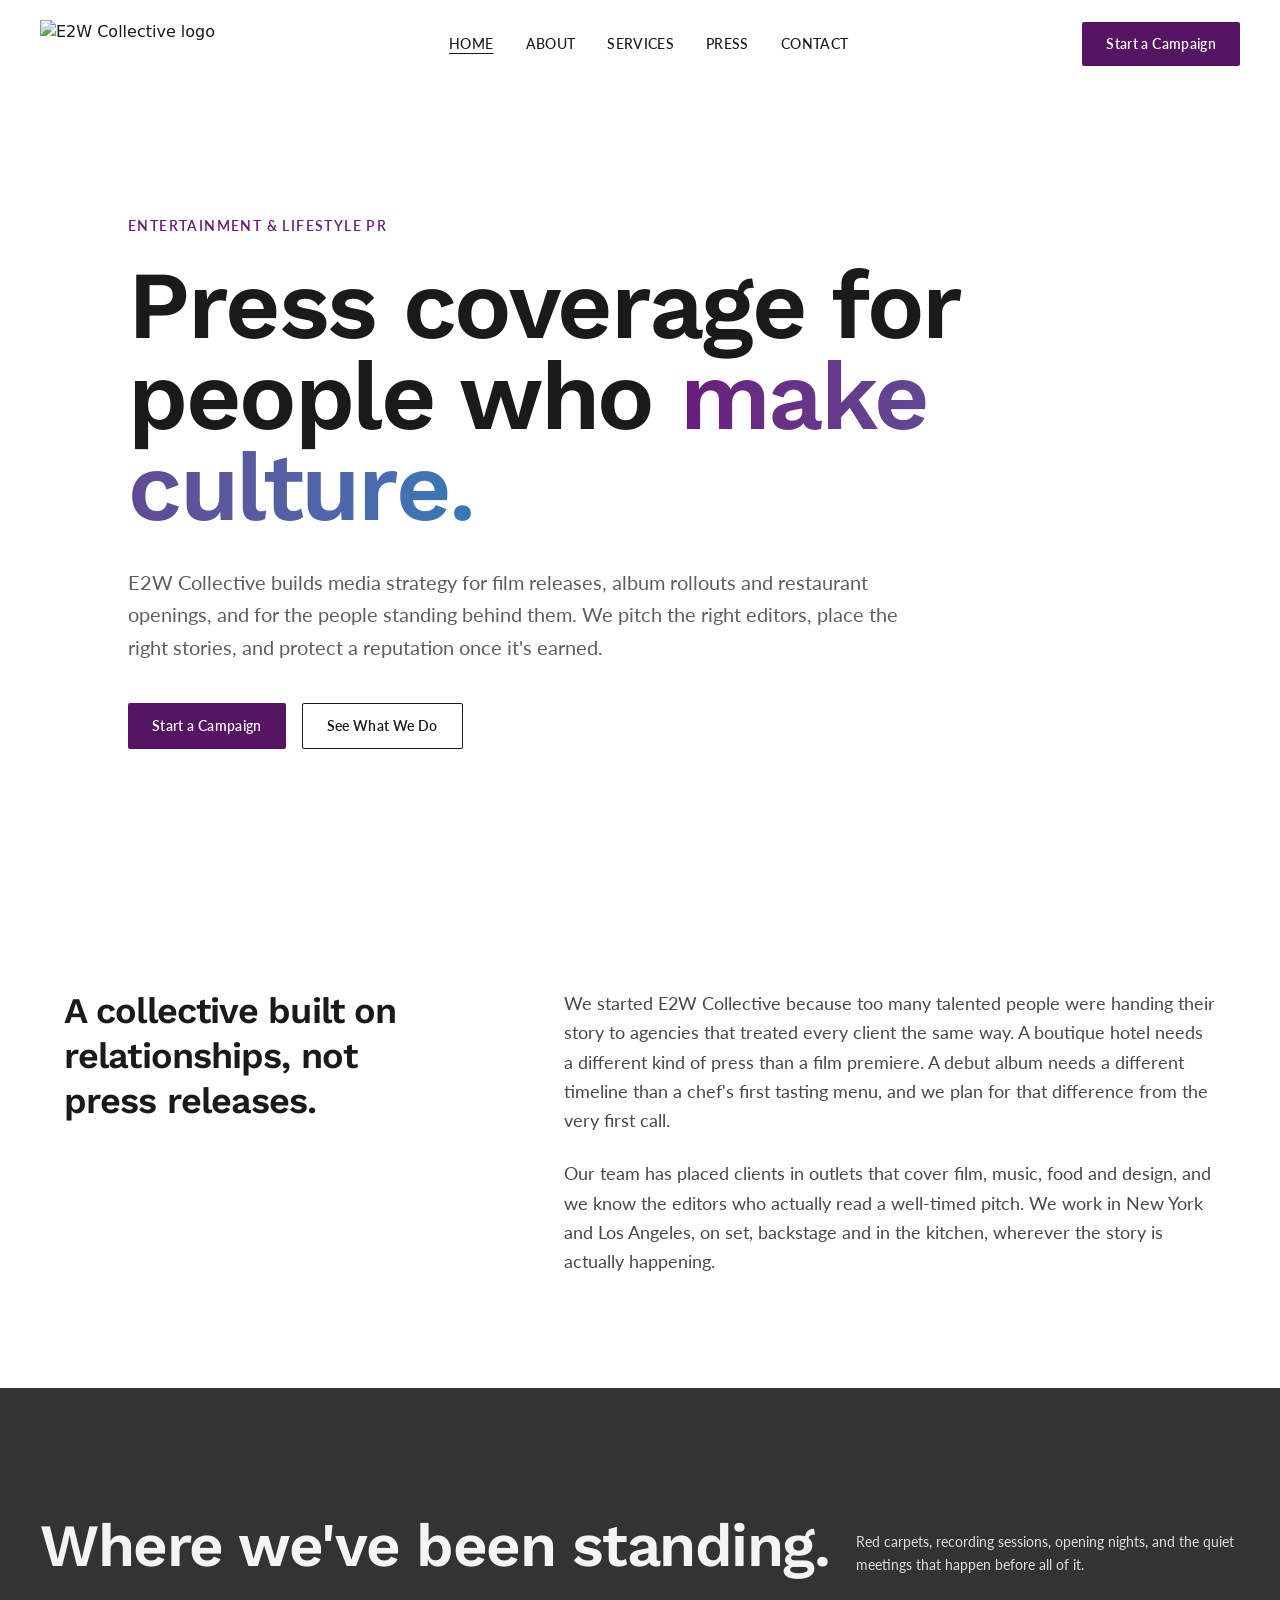
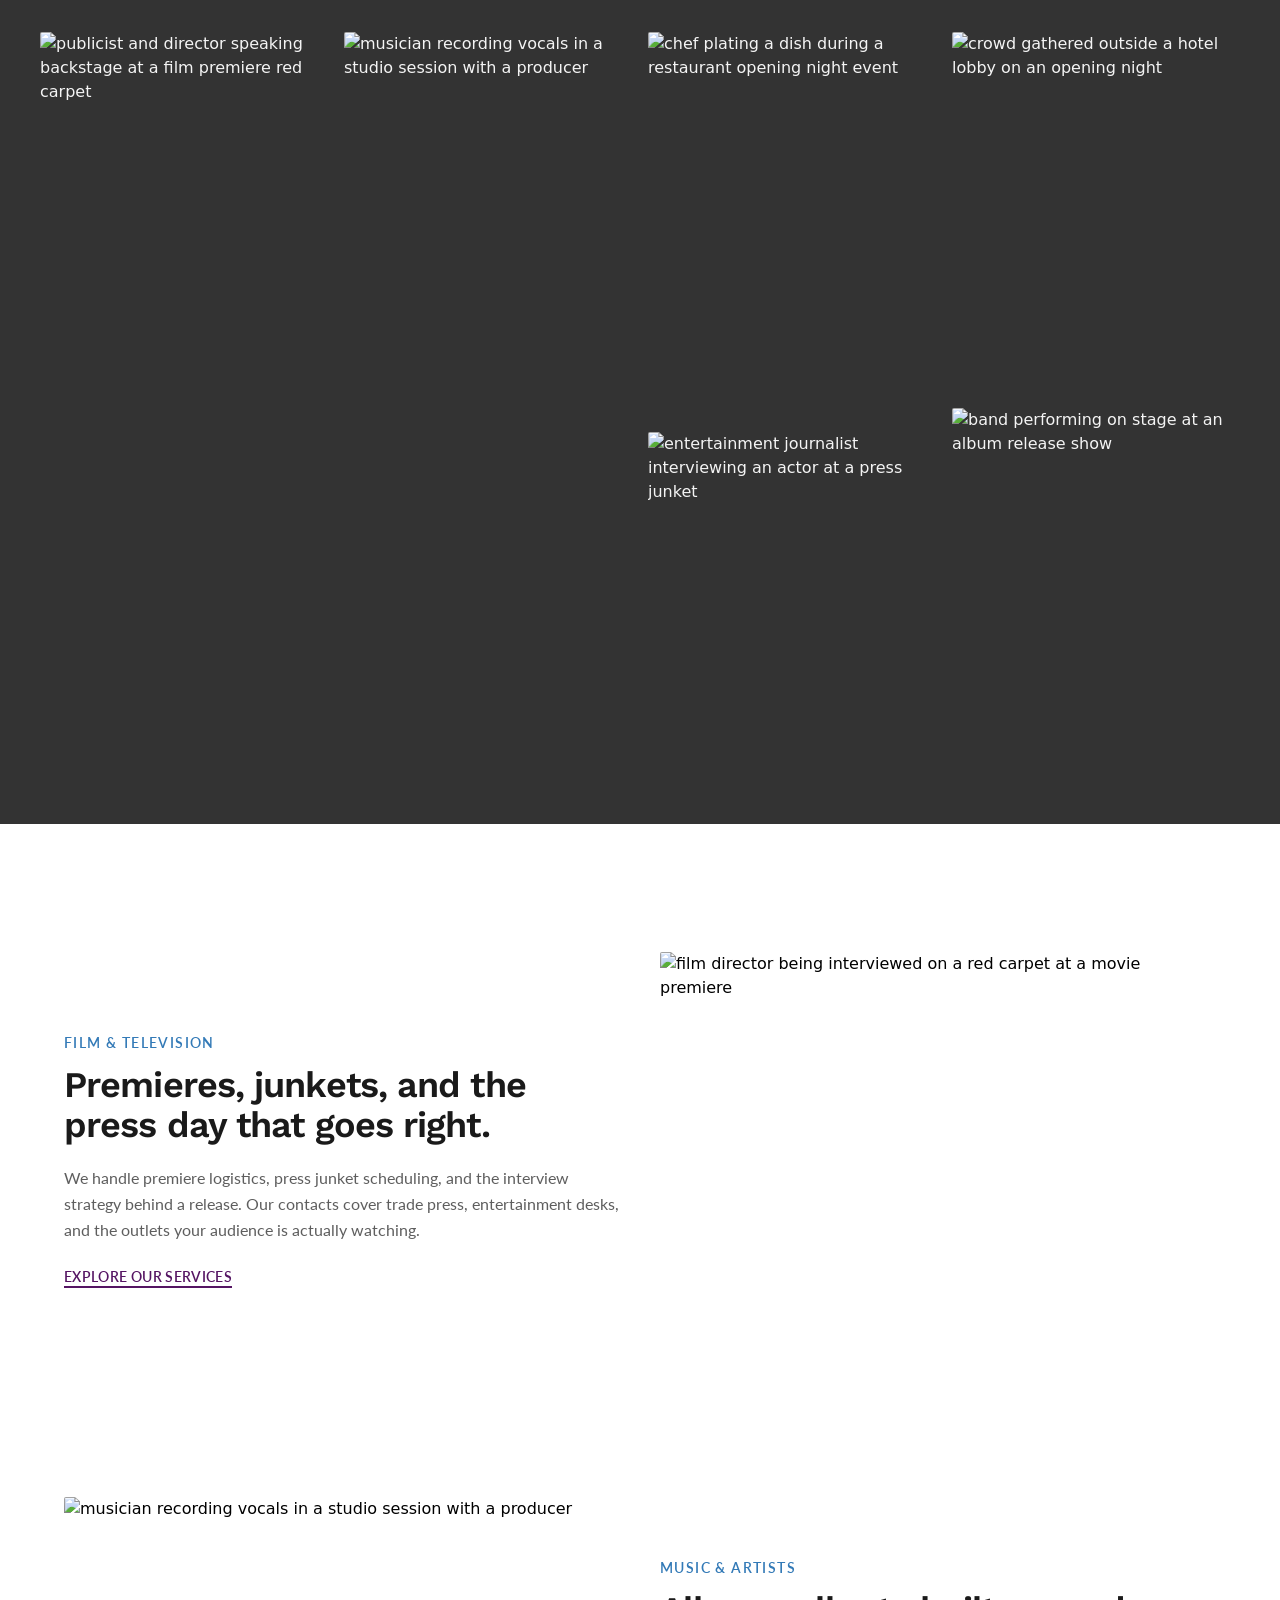
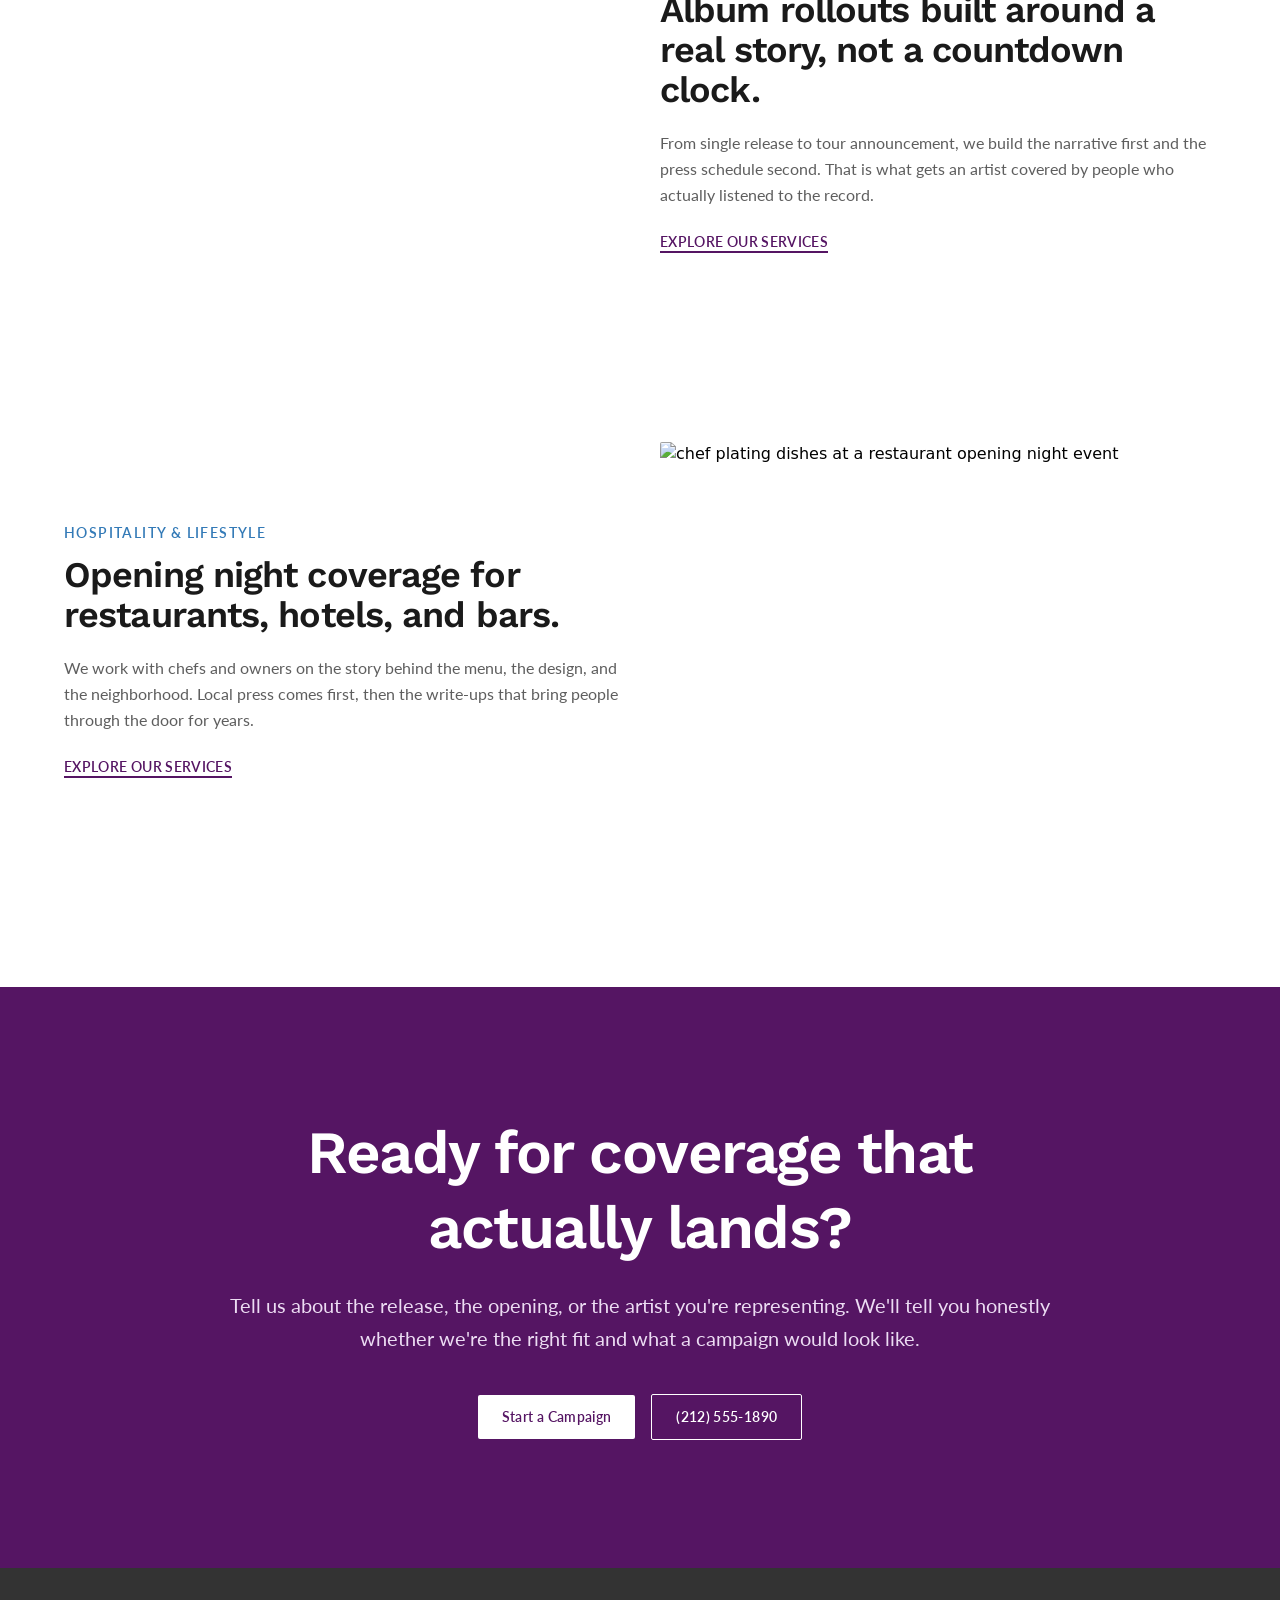
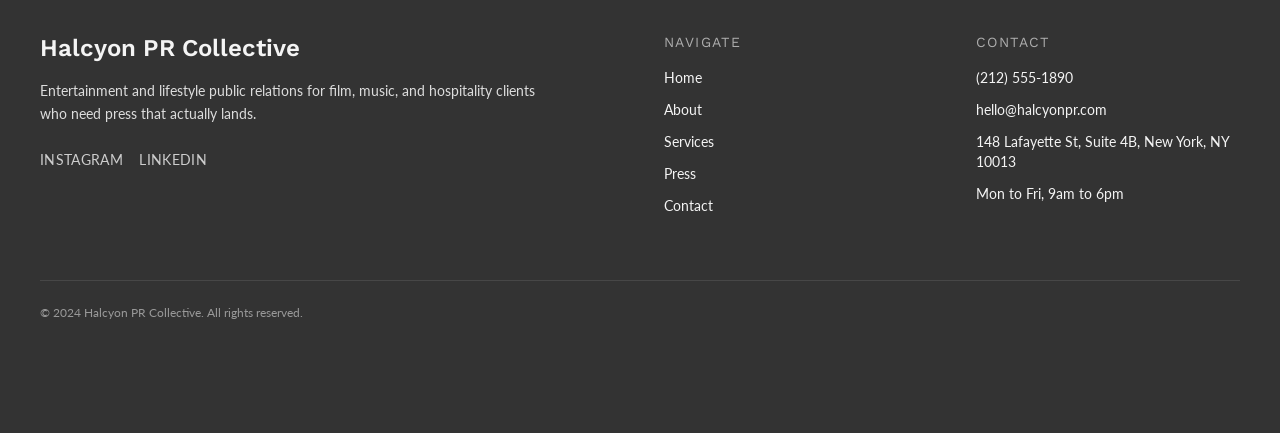
==== commit 7b4334bd: "Site-wide edit via the Tibly widget" ====
--- a/index.html
+++ b/index.html
@@ -22,15 +22,16 @@
 <style>.tibly-ba{position:relative;overflow:hidden;--ba:50%}.tibly-ba>img{display:block;width:100%;height:100%;object-fit:cover}.tibly-ba .tibly-ba-before{position:absolute;inset:0;clip-path:inset(0 calc(100% - var(--ba)) 0 0)}.tibly-ba .tibly-ba-before img{display:block;width:100%;height:100%;object-fit:cover}.tibly-ba::after{content:'';position:absolute;top:0;bottom:0;left:var(--ba);width:2px;margin-left:-1px;background:#fff;box-shadow:0 0 6px rgba(0,0,0,.55);pointer-events:none;z-index:1}.tibly-ba::before{content:'';position:absolute;top:50%;left:var(--ba);width:44px;height:44px;transform:translate(-50%,-50%);border-radius:9999px;background:rgba(0,0,0,.75) url("data:image/svg+xml,%3Csvg%20xmlns='http://www.w3.org/2000/svg'%20viewBox='0%200%2024%2024'%20fill='%23fff'%3E%3Cpath%20d='M9%206l-6%206%206%206zM15%206l6%206-6%206z'/%3E%3C/svg%3E") center/22px 22px no-repeat;border:2px solid #fff;box-shadow:0 2px 8px rgba(0,0,0,.4);pointer-events:none;z-index:1}.tibly-ba input[type=range]{position:absolute;inset:0;width:100%;height:100%;margin:0;opacity:0;cursor:ew-resize;-webkit-appearance:none;appearance:none;touch-action:none;z-index:2}[data-lightbox]{cursor:zoom-in}.tibly-lb{position:fixed;inset:0;z-index:9999;background:rgba(0,0,0,.92);display:flex;align-items:center;justify-content:center;cursor:zoom-out;padding:24px}.tibly-lb img{max-width:100%;max-height:100%;object-fit:contain}</style>
 <script>document.addEventListener('input',function(e){var t=e.target;if(!t||t.type!=='range')return;var c=t.closest&&t.closest('.tibly-ba');if(c)c.style.setProperty('--ba',t.value+'%')});document.addEventListener('click',function(e){var im=e.target.closest&&e.target.closest('[data-lightbox]');if(!im||!(im.currentSrc||im.src))return;e.preventDefault();var o=document.createElement('div');o.className='tibly-lb';var big=document.createElement('img');big.src=im.currentSrc||im.src;big.alt=im.alt||'';o.appendChild(big);o.addEventListener('click',function(){o.remove()});document.addEventListener('keydown',function esc(ev){if(ev.key==='Escape'){o.remove();document.removeEventListener('keydown',esc)}});document.body.appendChild(o)});document.addEventListener('click',function(e){var x=e.target.closest&&e.target.closest('[data-announce-close]');if(!x)return;var b=x.closest('[data-announce]');if(b){b.style.display='none';try{sessionStorage.setItem('tibly-announce','1')}catch(_){}}});addEventListener('DOMContentLoaded',function(){try{if(sessionStorage.getItem('tibly-announce')==='1'){var b=document.querySelector('[data-announce]');if(b)b.style.display='none'}}catch(_){}if('IntersectionObserver' in window&&!matchMedia('(prefers-reduced-motion:reduce)').matches){var els=document.querySelectorAll('[data-count]');if(els.length){var io=new IntersectionObserver(function(es){es.forEach(function(en){if(!en.isIntersecting)return;io.unobserve(en.target);var el=en.target,s=el.textContent||'',m=s.match(/[\d,]*\d(?:\.\d+)?/);if(!m)return;var raw=m[0],num=parseFloat(raw.replace(/,/g,''));if(!isFinite(num))return;var pre=s.slice(0,m.index),post=s.slice(m.index+raw.length),grp=raw.indexOf(',')>=0,dec=(raw.split('.')[1]||'').length,t0=performance.now();requestAnimationFrame(function tick(now){var p=Math.min((now-t0)/1400,1);p=1-Math.pow(1-p,3);var v=(num*p).toFixed(dec);if(grp)v=Number(v).toLocaleString('en-US',{minimumFractionDigits:dec});el.textContent=pre+v+post;if(p<1)requestAnimationFrame(tick)})})},{rootMargin:'0px 0px -10% 0px'});els.forEach(function(el){io.observe(el)})}}var badge=document.querySelector('[data-tibly-open]');if(badge){var src=document.querySelector('[data-tibly-field="hours"]');var txt=(src&&src.textContent||'').toLowerCase();var days=['sun','mon','tue','wed','thu','fri','sat'];var toMin=function(h,mm,ap){h=+h;mm=+(mm||0);if(ap==='pm'&&h!==12)h+=12;if(ap==='am'&&h===12)h=0;return h*60+mm};var spans=[];var re=/(sun|mon|tue|wed|thu|fri|sat|daily|every ?day)[a-z]*\s*(?:[-\u2013\u2014]\s*(sun|mon|tue|wed|thu|fri|sat)[a-z]*)?\s*:?\s*(\d{1,2})(?::(\d{2}))?\s*(am|pm)?\s*[-\u2013\u2014]\s*(\d{1,2})(?::(\d{2}))?\s*(am|pm)?/g,mm;while((mm=re.exec(txt))){var d1=mm[1].slice(0,3),d2=mm[2],ap1=mm[5]||(mm[8]==='pm'&&+mm[3]<=+mm[6]?'am':mm[8]),o=toMin(mm[3],mm[4],ap1),c=toMin(mm[6],mm[7],mm[8]);var from=d1==='dai'||d1==='eve'?0:days.indexOf(d1),to=d2?days.indexOf(d2.slice(0,3)):(d1==='dai'||d1==='eve'?6:from);if(from<0)continue;for(var d=from;;d=(d+1)%7){spans.push([d,o,c]);if(d===to)break}}if(spans.length){var now=new Date(),cur=now.getDay(),min=now.getHours()*60+now.getMinutes();var open=spans.some(function(s){return s[0]===cur&&min>=s[1]&&min<s[2]});badge.textContent=open?(badge.getAttribute('data-open-text')||'Open now'):(badge.getAttribute('data-closed-text')||'Closed now');badge.setAttribute('data-state',open?'open':'closed');badge.hidden=false}}});</script>
 <style>header a[aria-current="page"]:not(:has(img,svg)){text-decoration:underline;text-underline-offset:4px;text-decoration-thickness:1px}</style>
-<link rel="stylesheet" href="/styles.css?v=c24716ac">
+<link rel="stylesheet" href="/styles.css?v=bdea098b">
 </head>
 <body>
 <!-- block:header -->
 <header class="relative bg-white text-ink">
   <input type="checkbox" id="nav-open" class="peer sr-only">
   <div class="mx-auto flex max-w-7xl items-center justify-between px-6 py-5 md:px-10">
-    <a href="/" class="font-display text-2xl font-semibold tracking-tight text-ink" aria-current="page">
-      <span data-tibly-field="business-name">Halcyon PR Collective</span>
+    <a href="/" class="flex items-center" aria-current="page">
+      <img src="https://br-winter-boat-ajcnusyq.storage.c-3.us-east-2.aws.neon.tech/tibly-site-media/sites/7e4ec373-f374-4edb-86e5-987cb5c6f29d/8f9c1832c206c8f2c393d5c2445d44ad.png" alt="E2W Collective logo" class="h-12 w-auto">
+      <span class="sr-only" data-tibly-field="business-name">E2W Collective</span>
     </a>
     <nav class="hidden items-center gap-8 font-body text-sm font-medium uppercase tracking-wide md:flex">
       <a href="/" class="transition hover:text-brand-700" aria-current="page">Home</a>
@@ -51,8 +52,9 @@
 
   <div class="hidden peer-checked:flex md:hidden fixed inset-0 z-50 flex-col bg-surface text-mist">
     <div class="flex items-center justify-between px-6 py-5">
-      <a href="/" class="font-display text-2xl font-semibold tracking-tight text-mist" aria-current="page">
-        <span data-tibly-field="business-name">Halcyon PR Collective</span>
+      <a href="/" class="flex items-center" aria-current="page">
+        <img src="https://br-winter-boat-ajcnusyq.storage.c-3.us-east-2.aws.neon.tech/tibly-site-media/sites/7e4ec373-f374-4edb-86e5-987cb5c6f29d/8f9c1832c206c8f2c393d5c2445d44ad.png" alt="E2W Collective logo" class="h-10 w-auto rounded-sm bg-white p-1">
+        <span class="sr-only" data-tibly-field="business-name">E2W Collective</span>
       </a>
       <label for="nav-open" aria-label="Close" class="cursor-pointer">
         <span class="relative block h-6 w-6">
@@ -83,7 +85,7 @@
       <span class="bg-gradient-to-r from-brand-600 to-accent-500 bg-clip-text text-transparent">make culture.</span>
     </h1>
     <p class="mt-8 max-w-prose font-body text-lg leading-relaxed text-ink/70 md:text-xl">
-      <span data-tibly-field="business-name">Halcyon PR Collective</span> builds media strategy for film releases, album rollouts and restaurant openings, and for the people standing behind them. We pitch the right editors, place the right stories, and protect a reputation once it's earned.
+      <span data-tibly-field="business-name">E2W Collective</span> builds media strategy for film releases, album rollouts and restaurant openings, and for the people standing behind them. We pitch the right editors, place the right stories, and protect a reputation once it's earned.
     </p>
     <div class="mt-10 flex flex-wrap gap-4">
       <a href="/contact" class="btn">Start a Campaign</a>
@@ -100,7 +102,7 @@
     </div>
     <div class="md:col-span-7 md:col-start-6">
       <p class="font-body text-base leading-relaxed text-ink/80 md:text-lg">
-        We started <span data-tibly-field="business-name">Halcyon PR Collective</span> because too many talented people were handing their story to agencies that treated every client the same way. A boutique hotel needs a different kind of press than a film premiere. A debut album needs a different timeline than a chef's first tasting menu, and we plan for that difference from the very first call.
+        We started <span data-tibly-field="business-name">E2W Collective</span> because too many talented people were handing their story to agencies that treated every client the same way. A boutique hotel needs a different kind of press than a film premiere. A debut album needs a different timeline than a chef's first tasting menu, and we plan for that difference from the very first call.
       </p>
       <p class="mt-6 font-body text-base leading-relaxed text-ink/80 md:text-lg">
         Our team has placed clients in outlets that cover film, music, food and design, and we know the editors who actually read a well-timed pitch. We work in New York and Los Angeles, on set, backstage and in the kitchen, wherever the story is actually happening.
--- a/styles.css
+++ b/styles.css
@@ -1,2 +1,2 @@
 /*! tailwindcss v4.3.2 | MIT License | https://tailwindcss.com */
-@layer properties{@supports (((-webkit-hyphens:none)) and (not (margin-trim:inline))) or ((-moz-orient:inline) and (not (color:rgb(from red r g b)))){*,:before,:after,::backdrop{--tw-translate-x:0;--tw-translate-y:0;--tw-translate-z:0;--tw-space-y-reverse:0;--tw-divide-y-reverse:0;--tw-border-style:solid;--tw-gradient-position:initial;--tw-gradient-from:#0000;--tw-gradient-via:#0000;--tw-gradient-to:#0000;--tw-gradient-stops:initial;--tw-gradient-via-stops:initial;--tw-gradient-from-position:0%;--tw-gradient-via-position:50%;--tw-gradient-to-position:100%;--tw-leading:initial;--tw-font-weight:initial;--tw-tracking:initial;--tw-blur:initial;--tw-brightness:initial;--tw-contrast:initial;--tw-grayscale:initial;--tw-hue-rotate:initial;--tw-invert:initial;--tw-opacity:initial;--tw-saturate:initial;--tw-sepia:initial;--tw-drop-shadow:initial;--tw-drop-shadow-color:initial;--tw-drop-shadow-alpha:100%;--tw-drop-shadow-size:initial;--tw-duration:initial;--tw-scale-x:1;--tw-scale-y:1;--tw-scale-z:1;--tw-outline-style:solid;--tw-divide-x-reverse:0}}}@layer theme{:root,:host{--font-sans:ui-sans-serif, system-ui, sans-serif, "Apple Color Emoji", "Segoe UI Emoji", "Segoe UI Symbol", "Noto Color Emoji";--font-mono:ui-monospace, SFMono-Regular, Menlo, Monaco, Consolas, "Liberation Mono", "Courier New", monospace;--color-white:#fff;--spacing:.25rem;--container-sm:24rem;--container-2xl:42rem;--container-4xl:56rem;--container-5xl:64rem;--container-6xl:72rem;--container-7xl:80rem;--text-xs:.75rem;--text-xs--line-height:calc(1 / .75);--text-sm:.875rem;--text-sm--line-height:calc(1.25 / .875);--text-base:1rem;--text-base--line-height:calc(1.5 / 1);--text-lg:1.125rem;--text-lg--line-height:calc(1.75 / 1.125);--text-xl:1.25rem;--text-xl--line-height:calc(1.75 / 1.25);--text-2xl:1.5rem;--text-2xl--line-height:calc(2 / 1.5);--text-3xl:1.875rem;--text-3xl--line-height:calc(2.25 / 1.875);--text-4xl:2.25rem;--text-4xl--line-height:calc(2.5 / 2.25);--text-5xl:3rem;--text-5xl--line-height:1;--text-6xl:3.75rem;--text-6xl--line-height:1;--text-7xl:4.5rem;--text-7xl--line-height:1;--text-8xl:6rem;--text-8xl--line-height:1;--font-weight-medium:500;--font-weight-semibold:600;--tracking-tight:-.025em;--tracking-wide:.025em;--tracking-widest:.1em;--leading-tight:1.25;--leading-relaxed:1.625;--radius-sm:2px;--radius-md:4px;--radius-lg:8px;--blur-3xl:64px;--aspect-video:16 / 9;--default-transition-duration:.15s;--default-transition-timing-function:cubic-bezier(.4, 0, .2, 1);--default-font-family:var(--font-sans);--default-mono-font-family:var(--font-mono);--color-brand-50:#f6eef9;--color-brand-100:#ecdcf3;--color-brand-200:#d9b9e8;--color-brand-300:#c095dc;--color-brand-400:#a06bc7;--color-brand-500:#8547a8;--color-brand-600:#6a1b7c;--color-brand-700:#551563;--color-brand-800:#40104b;--color-brand-900:#2b0a33;--color-accent-50:#eaf3fa;--color-accent-100:#d5e7f5;--color-accent-200:#abcfeb;--color-accent-300:#82b7e0;--color-accent-400:#5a9fd0;--color-accent-500:#337ab7;--color-accent-600:#2a6294;--color-accent-700:#204a70;--color-accent-800:#17334d;--color-accent-900:#0d1d2b;--color-surface:#333;--color-ink:#1a1a1a;--color-mist:#f4f4f4;--color-muted:#ddd;--font-display:"Work Sans", sans-serif;--font-body:"Lato", sans-serif;--animate-marquee:marquee 30s linear infinite;--animate-kenburns:kenburns 18s ease-in-out infinite alternate;--animate-float:float 6s ease-in-out infinite;--animate-pulse-soft:pulse-soft 4s ease-in-out infinite;--animate-spin-slow:spin-slow 24s linear infinite}}@layer base{*,:after,:before,::backdrop{box-sizing:border-box;border:0 solid;margin:0;padding:0}::file-selector-button{box-sizing:border-box;border:0 solid;margin:0;padding:0}html,:host{-webkit-text-size-adjust:100%;tab-size:4;line-height:1.5;font-family:var(--default-font-family,ui-sans-serif, system-ui, sans-serif, "Apple Color Emoji", "Segoe UI Emoji", "Segoe UI Symbol", "Noto Color Emoji");font-feature-settings:var(--default-font-feature-settings,normal);font-variation-settings:var(--default-font-variation-settings,normal);-webkit-tap-highlight-color:transparent}hr{height:0;color:inherit;border-top-width:1px}abbr:where([title]){-webkit-text-decoration:underline dotted;text-decoration:underline dotted}h1,h2,h3,h4,h5,h6{font-size:inherit;font-weight:inherit}a{color:inherit;-webkit-text-decoration:inherit;-webkit-text-decoration:inherit;-webkit-text-decoration:inherit;text-decoration:inherit}b,strong{font-weight:bolder}code,kbd,samp,pre{font-family:var(--default-mono-font-family,ui-monospace, SFMono-Regular, Menlo, Monaco, Consolas, "Liberation Mono", "Courier New", monospace);font-feature-settings:var(--default-mono-font-feature-settings,normal);font-variation-settings:var(--default-mono-font-variation-settings,normal);font-size:1em}small{font-size:80%}sub,sup{vertical-align:baseline;font-size:75%;line-height:0;position:relative}sub{bottom:-.25em}sup{top:-.5em}table{text-indent:0;border-color:inherit;border-collapse:collapse}:-moz-focusring{outline:auto}progress{vertical-align:baseline}summary{display:list-item}ol,ul,menu{list-style:none}img,svg,video,canvas,audio,iframe,embed,object{vertical-align:middle;display:block}img,video{max-width:100%;height:auto}button,input,select,optgroup,textarea{font:inherit;font-feature-settings:inherit;font-variation-settings:inherit;letter-spacing:inherit;color:inherit;opacity:1;background-color:#0000;border-radius:0}::file-selector-button{font:inherit;font-feature-settings:inherit;font-variation-settings:inherit;letter-spacing:inherit;color:inherit;opacity:1;background-color:#0000;border-radius:0}:where(select:is([multiple],[size])) optgroup{font-weight:bolder}:where(select:is([multiple],[size])) optgroup option{padding-inline-start:20px}::file-selector-button{margin-inline-end:4px}::placeholder{opacity:1}@supports (not ((-webkit-appearance:-apple-pay-button))) or (contain-intrinsic-size:1px){::placeholder{color:currentColor}@supports (color:color-mix(in lab, red, red)){::placeholder{color:color-mix(in oklab, currentcolor 50%, transparent)}}}textarea{resize:vertical}::-webkit-search-decoration{-webkit-appearance:none}::-webkit-date-and-time-value{min-height:1lh;text-align:inherit}::-webkit-datetime-edit{display:inline-flex}::-webkit-datetime-edit-fields-wrapper{padding:0}::-webkit-datetime-edit{padding-block:0}::-webkit-datetime-edit-year-field{padding-block:0}::-webkit-datetime-edit-month-field{padding-block:0}::-webkit-datetime-edit-day-field{padding-block:0}::-webkit-datetime-edit-hour-field{padding-block:0}::-webkit-datetime-edit-minute-field{padding-block:0}::-webkit-datetime-edit-second-field{padding-block:0}::-webkit-datetime-edit-millisecond-field{padding-block:0}::-webkit-datetime-edit-meridiem-field{padding-block:0}::-webkit-calendar-picker-indicator{line-height:1}:-moz-ui-invalid{box-shadow:none}button,input:where([type=button],[type=reset],[type=submit]){appearance:button}::file-selector-button{appearance:button}::-webkit-inner-spin-button{height:auto}::-webkit-outer-spin-button{height:auto}[hidden]:where(:not([hidden=until-found])){display:none!important}}@layer components{.btn{justify-content:center;align-items:center;gap:calc(var(--spacing) * 2);border-radius:var(--radius-sm);background-color:var(--color-brand-700);padding-inline:calc(var(--spacing) * 6);padding-block:calc(var(--spacing) * 3);font-family:var(--font-body);font-size:var(--text-sm);line-height:var(--tw-leading,var(--text-sm--line-height));--tw-font-weight:var(--font-weight-semibold);font-weight:var(--font-weight-semibold);--tw-tracking:var(--tracking-wide);letter-spacing:var(--tracking-wide);color:var(--color-white);transition-property:color,background-color,border-color,outline-color,text-decoration-color,fill,stroke,--tw-gradient-from,--tw-gradient-via,--tw-gradient-to,opacity,box-shadow,transform,translate,scale,rotate,filter,-webkit-backdrop-filter,backdrop-filter,display,content-visibility,overlay,pointer-events;transition-timing-function:var(--tw-ease,var(--default-transition-timing-function));transition-duration:var(--tw-duration,var(--default-transition-duration));--tw-duration:.2s;transition-duration:.2s;display:inline-flex}@media (hover:hover){.btn:hover{background-color:var(--color-brand-800)}}.btn:focus-visible{outline-style:var(--tw-outline-style);outline-width:1px;outline-style:var(--tw-outline-style);outline-offset:2px;outline-width:2px;outline-color:var(--color-brand-700)}.btn-secondary{justify-content:center;align-items:center;gap:calc(var(--spacing) * 2);border-radius:var(--radius-sm);border-style:var(--tw-border-style);border-width:1px;border-color:var(--color-ink);padding-inline:calc(var(--spacing) * 6);padding-block:calc(var(--spacing) * 3);font-family:var(--font-body);font-size:var(--text-sm);line-height:var(--tw-leading,var(--text-sm--line-height));--tw-font-weight:var(--font-weight-semibold);font-weight:var(--font-weight-semibold);--tw-tracking:var(--tracking-wide);letter-spacing:var(--tracking-wide);color:var(--color-ink);transition-property:color,background-color,border-color,outline-color,text-decoration-color,fill,stroke,--tw-gradient-from,--tw-gradient-via,--tw-gradient-to,opacity,box-shadow,transform,translate,scale,rotate,filter,-webkit-backdrop-filter,backdrop-filter,display,content-visibility,overlay,pointer-events;transition-timing-function:var(--tw-ease,var(--default-transition-timing-function));transition-duration:var(--tw-duration,var(--default-transition-duration));--tw-duration:.2s;transition-duration:.2s;display:inline-flex}@media (hover:hover){.btn-secondary:hover{background-color:var(--color-ink);color:var(--color-white)}}.btn-secondary:focus-visible{outline-style:var(--tw-outline-style);outline-width:1px;outline-style:var(--tw-outline-style);outline-offset:2px;outline-width:2px;outline-color:var(--color-ink)}.card{border-radius:var(--radius-sm);border-style:var(--tw-border-style);border-width:1px;border-color:var(--color-muted);background-color:var(--color-white);padding:calc(var(--spacing) * 6);transition-property:color,background-color,border-color,outline-color,text-decoration-color,fill,stroke,--tw-gradient-from,--tw-gradient-via,--tw-gradient-to,opacity,box-shadow,transform,translate,scale,rotate,filter,-webkit-backdrop-filter,backdrop-filter,display,content-visibility,overlay,pointer-events;transition-timing-function:var(--tw-ease,var(--default-transition-timing-function));transition-duration:var(--tw-duration,var(--default-transition-duration));--tw-duration:.2s;transition-duration:.2s}@media (hover:hover){.card:hover{border-color:var(--color-brand-300)}}}@layer utilities{.pointer-events-none{pointer-events:none}.sr-only{clip-path:inset(50%);white-space:nowrap;border-width:0;width:1px;height:1px;margin:-1px;padding:0;position:absolute;overflow:hidden}.absolute{position:absolute}.fixed{position:fixed}.relative{position:relative}.inset-0{inset:0}.inset-x-0{inset-inline:0}.top-1\/2{top:50%}.top-10{top:calc(var(--spacing) * 10)}.-right-6{right:calc(var(--spacing) * -6)}.-right-24{right:calc(var(--spacing) * -24)}.-bottom-6{bottom:calc(var(--spacing) * -6)}.bottom-0{bottom:0}.left-0{left:0}.z-40{z-index:40}.z-50{z-index:50}.order-1{order:1}.order-2{order:2}.mx-auto{margin-inline:auto}.mt-1{margin-top:var(--spacing)}.mt-3{margin-top:calc(var(--spacing) * 3)}.mt-4{margin-top:calc(var(--spacing) * 4)}.mt-5{margin-top:calc(var(--spacing) * 5)}.mt-6{margin-top:calc(var(--spacing) * 6)}.mt-8{margin-top:calc(var(--spacing) * 8)}.mt-10{margin-top:calc(var(--spacing) * 10)}.mt-14{margin-top:calc(var(--spacing) * 14)}.mt-16{margin-top:calc(var(--spacing) * 16)}.mb-1\.5{margin-bottom:calc(var(--spacing) * 1.5)}.mb-4{margin-bottom:calc(var(--spacing) * 4)}.mb-5{margin-bottom:calc(var(--spacing) * 5)}.mb-14{margin-bottom:calc(var(--spacing) * 14)}.block{display:block}.flex{display:flex}.grid{display:grid}.hidden{display:none}.inline-block{display:inline-block}.inline-flex{display:inline-flex}.table{display:table}.aspect-\[3\/4\]{aspect-ratio:3/4}.aspect-\[4\/3\]{aspect-ratio:4/3}.aspect-\[4\/5\]{aspect-ratio:4/5}.aspect-\[21\/9\]{aspect-ratio:21/9}.aspect-square{aspect-ratio:1}.aspect-video{aspect-ratio:var(--aspect-video)}.h-0\.5{height:calc(var(--spacing) * .5)}.h-6{height:calc(var(--spacing) * 6)}.h-24{height:calc(var(--spacing) * 24)}.h-72{height:calc(var(--spacing) * 72)}.w-6{width:calc(var(--spacing) * 6)}.w-20{width:calc(var(--spacing) * 20)}.w-24{width:calc(var(--spacing) * 24)}.w-72{width:calc(var(--spacing) * 72)}.w-full{width:100%}.w-max{width:max-content}.max-w-2xl{max-width:var(--container-2xl)}.max-w-4xl{max-width:var(--container-4xl)}.max-w-5xl{max-width:var(--container-5xl)}.max-w-6xl{max-width:var(--container-6xl)}.max-w-7xl{max-width:var(--container-7xl)}.max-w-prose{max-width:65ch}.max-w-sm{max-width:var(--container-sm)}.flex-1{flex:1}.shrink-0{flex-shrink:0}.-translate-y-1\/2{--tw-translate-y:calc(calc(1 / 2 * 100%) * -1);translate:var(--tw-translate-x) var(--tw-translate-y)}.-rotate-45{rotate:-45deg}.rotate-45{rotate:45deg}.animate-float{animation:var(--animate-float)}.animate-marquee{animation:var(--animate-marquee)}.cursor-pointer{cursor:pointer}.columns-1{columns:1}.columns-2{columns:2}.break-inside-avoid{break-inside:avoid}.grid-cols-1{grid-template-columns:repeat(1,minmax(0,1fr))}.flex-col{flex-direction:column}.flex-wrap{flex-wrap:wrap}.items-baseline{align-items:baseline}.items-center{align-items:center}.items-start{align-items:flex-start}.justify-between{justify-content:space-between}.justify-center{justify-content:center}.gap-2{gap:calc(var(--spacing) * 2)}.gap-3{gap:calc(var(--spacing) * 3)}.gap-4{gap:calc(var(--spacing) * 4)}.gap-5{gap:calc(var(--spacing) * 5)}.gap-6{gap:calc(var(--spacing) * 6)}.gap-7{gap:calc(var(--spacing) * 7)}.gap-8{gap:calc(var(--spacing) * 8)}.gap-10{gap:calc(var(--spacing) * 10)}.gap-12{gap:calc(var(--spacing) * 12)}.gap-14{gap:calc(var(--spacing) * 14)}.gap-16{gap:calc(var(--spacing) * 16)}.gap-px{gap:1px}:where(.space-y-5>:not(:last-child)){--tw-space-y-reverse:0;margin-block-start:calc(calc(var(--spacing) * 5) * var(--tw-space-y-reverse));margin-block-end:calc(calc(var(--spacing) * 5) * calc(1 - var(--tw-space-y-reverse)))}:where(.space-y-6>:not(:last-child)){--tw-space-y-reverse:0;margin-block-start:calc(calc(var(--spacing) * 6) * var(--tw-space-y-reverse));margin-block-end:calc(calc(var(--spacing) * 6) * calc(1 - var(--tw-space-y-reverse)))}:where(.space-y-20>:not(:last-child)){--tw-space-y-reverse:0;margin-block-start:calc(calc(var(--spacing) * 20) * var(--tw-space-y-reverse));margin-block-end:calc(calc(var(--spacing) * 20) * calc(1 - var(--tw-space-y-reverse)))}:where(.divide-y>:not(:last-child)){--tw-divide-y-reverse:0;border-bottom-style:var(--tw-border-style);border-top-style:var(--tw-border-style);border-top-width:calc(1px * var(--tw-divide-y-reverse));border-bottom-width:calc(1px * calc(1 - var(--tw-divide-y-reverse)))}:where(.divide-white\/10>:not(:last-child)){border-color:#ffffff1a}@supports (color:color-mix(in lab, red, red)){:where(.divide-white\/10>:not(:last-child)){border-color:color-mix(in oklab, var(--color-white) 10%, transparent)}}.overflow-hidden{overflow:hidden}.rounded-full{border-radius:3.40282e38px}.rounded-sm{border-radius:var(--radius-sm)}.border{border-style:var(--tw-border-style);border-width:1px}.border-0{border-style:var(--tw-border-style);border-width:0}.border-y{border-block-style:var(--tw-border-style);border-block-width:1px}.border-t{border-top-style:var(--tw-border-style);border-top-width:1px}.border-muted{border-color:var(--color-muted)}.border-white{border-color:var(--color-white)}.border-white\/10{border-color:#ffffff1a}@supports (color:color-mix(in lab, red, red)){.border-white\/10{border-color:color-mix(in oklab, var(--color-white) 10%, transparent)}}.bg-brand-600{background-color:var(--color-brand-600)}.bg-brand-700{background-color:var(--color-brand-700)}.bg-brand-700\/30{background-color:#5515634d}@supports (color:color-mix(in lab, red, red)){.bg-brand-700\/30{background-color:color-mix(in oklab, var(--color-brand-700) 30%, transparent)}}.bg-ink{background-color:var(--color-ink)}.bg-mist{background-color:var(--color-mist)}.bg-surface{background-color:var(--color-surface)}.bg-white{background-color:var(--color-white)}.bg-white\/10{background-color:#ffffff1a}@supports (color:color-mix(in lab, red, red)){.bg-white\/10{background-color:color-mix(in oklab, var(--color-white) 10%, transparent)}}.bg-gradient-to-r{--tw-gradient-position:to right in oklab;background-image:linear-gradient(var(--tw-gradient-stops))}.from-brand-600{--tw-gradient-from:var(--color-brand-600);--tw-gradient-stops:var(--tw-gradient-via-stops,var(--tw-gradient-position), var(--tw-gradient-from) var(--tw-gradient-from-position), var(--tw-gradient-to) var(--tw-gradient-to-position))}.to-accent-500{--tw-gradient-to:var(--color-accent-500);--tw-gradient-stops:var(--tw-gradient-via-stops,var(--tw-gradient-position), var(--tw-gradient-from) var(--tw-gradient-from-position), var(--tw-gradient-to) var(--tw-gradient-to-position))}.bg-clip-text{-webkit-background-clip:text;background-clip:text}.object-cover{object-fit:cover}.p-8{padding:calc(var(--spacing) * 8)}.px-2{padding-inline:calc(var(--spacing) * 2)}.px-4{padding-inline:calc(var(--spacing) * 4)}.px-6{padding-inline:calc(var(--spacing) * 6)}.px-8{padding-inline:calc(var(--spacing) * 8)}.py-1{padding-block:var(--spacing)}.py-3{padding-block:calc(var(--spacing) * 3)}.py-4{padding-block:calc(var(--spacing) * 4)}.py-5{padding-block:calc(var(--spacing) * 5)}.py-10{padding-block:calc(var(--spacing) * 10)}.py-16{padding-block:calc(var(--spacing) * 16)}.py-20{padding-block:calc(var(--spacing) * 20)}.py-24{padding-block:calc(var(--spacing) * 24)}.pt-6{padding-top:calc(var(--spacing) * 6)}.pt-8{padding-top:calc(var(--spacing) * 8)}.pt-12{padding-top:calc(var(--spacing) * 12)}.pr-0{padding-right:0}.pb-10{padding-bottom:calc(var(--spacing) * 10)}.pb-24{padding-bottom:calc(var(--spacing) * 24)}.pl-0{padding-left:0}.text-center{text-align:center}.font-body{font-family:var(--font-body)}.font-display{font-family:var(--font-display)}.text-2xl{font-size:var(--text-2xl);line-height:var(--tw-leading,var(--text-2xl--line-height))}.text-3xl{font-size:var(--text-3xl);line-height:var(--tw-leading,var(--text-3xl--line-height))}.text-4xl{font-size:var(--text-4xl);line-height:var(--tw-leading,var(--text-4xl--line-height))}.text-5xl{font-size:var(--text-5xl);line-height:var(--tw-leading,var(--text-5xl--line-height))}.text-6xl{font-size:var(--text-6xl);line-height:var(--tw-leading,var(--text-6xl--line-height))}.text-base{font-size:var(--text-base);line-height:var(--tw-leading,var(--text-base--line-height))}.text-lg{font-size:var(--text-lg);line-height:var(--tw-leading,var(--text-lg--line-height))}.text-sm{font-size:var(--text-sm);line-height:var(--tw-leading,var(--text-sm--line-height))}.text-xl{font-size:var(--text-xl);line-height:var(--tw-leading,var(--text-xl--line-height))}.text-xs{font-size:var(--text-xs);line-height:var(--tw-leading,var(--text-xs--line-height))}.leading-\[0\.95\]{--tw-leading:.95;line-height:.95}.leading-\[1\.05\]{--tw-leading:1.05;line-height:1.05}.leading-relaxed{--tw-leading:var(--leading-relaxed);line-height:var(--leading-relaxed)}.leading-tight{--tw-leading:var(--leading-tight);line-height:var(--leading-tight)}.font-medium{--tw-font-weight:var(--font-weight-medium);font-weight:var(--font-weight-medium)}.font-semibold{--tw-font-weight:var(--font-weight-semibold);font-weight:var(--font-weight-semibold)}.tracking-tight{--tw-tracking:var(--tracking-tight);letter-spacing:var(--tracking-tight)}.tracking-wide{--tw-tracking:var(--tracking-wide);letter-spacing:var(--tracking-wide)}.tracking-widest{--tw-tracking:var(--tracking-widest);letter-spacing:var(--tracking-widest)}.text-accent-400{color:var(--color-accent-400)}.text-accent-500{color:var(--color-accent-500)}.text-accent-600{color:var(--color-accent-600)}.text-brand-100{color:var(--color-brand-100)}.text-brand-300{color:var(--color-brand-300)}.text-brand-400{color:var(--color-brand-400)}.text-brand-600{color:var(--color-brand-600)}.text-brand-700{color:var(--color-brand-700)}.text-ink{color:var(--color-ink)}.text-ink\/40{color:#1a1a1a66}@supports (color:color-mix(in lab, red, red)){.text-ink\/40{color:color-mix(in oklab, var(--color-ink) 40%, transparent)}}.text-ink\/50{color:#1a1a1a80}@supports (color:color-mix(in lab, red, red)){.text-ink\/50{color:color-mix(in oklab, var(--color-ink) 50%, transparent)}}.text-ink\/60{color:#1a1a1a99}@supports (color:color-mix(in lab, red, red)){.text-ink\/60{color:color-mix(in oklab, var(--color-ink) 60%, transparent)}}.text-ink\/70{color:#1a1a1ab3}@supports (color:color-mix(in lab, red, red)){.text-ink\/70{color:color-mix(in oklab, var(--color-ink) 70%, transparent)}}.text-ink\/75{color:#1a1a1abf}@supports (color:color-mix(in lab, red, red)){.text-ink\/75{color:color-mix(in oklab, var(--color-ink) 75%, transparent)}}.text-ink\/80{color:#1a1a1acc}@supports (color:color-mix(in lab, red, red)){.text-ink\/80{color:color-mix(in oklab, var(--color-ink) 80%, transparent)}}.text-mist{color:var(--color-mist)}.text-mist\/70{color:#f4f4f4b3}@supports (color:color-mix(in lab, red, red)){.text-mist\/70{color:color-mix(in oklab, var(--color-mist) 70%, transparent)}}.text-mist\/80{color:#f4f4f4cc}@supports (color:color-mix(in lab, red, red)){.text-mist\/80{color:color-mix(in oklab, var(--color-mist) 80%, transparent)}}.text-muted{color:var(--color-muted)}.text-transparent{color:#0000}.text-white{color:var(--color-white)}.text-white\/30{color:#ffffff4d}@supports (color:color-mix(in lab, red, red)){.text-white\/30{color:color-mix(in oklab, var(--color-white) 30%, transparent)}}.text-white\/50{color:#ffffff80}@supports (color:color-mix(in lab, red, red)){.text-white\/50{color:color-mix(in oklab, var(--color-white) 50%, transparent)}}.text-white\/60{color:#fff9}@supports (color:color-mix(in lab, red, red)){.text-white\/60{color:color-mix(in oklab, var(--color-white) 60%, transparent)}}.text-white\/70{color:#ffffffb3}@supports (color:color-mix(in lab, red, red)){.text-white\/70{color:color-mix(in oklab, var(--color-white) 70%, transparent)}}.text-white\/80{color:#fffc}@supports (color:color-mix(in lab, red, red)){.text-white\/80{color:color-mix(in oklab, var(--color-white) 80%, transparent)}}.uppercase{text-transform:uppercase}.underline{text-decoration-line:underline}.decoration-white\/30{text-decoration-color:#ffffff4d}@supports (color:color-mix(in lab, red, red)){.decoration-white\/30{-webkit-text-decoration-color:color-mix(in oklab, var(--color-white) 30%, transparent);-webkit-text-decoration-color:color-mix(in oklab, var(--color-white) 30%, transparent);text-decoration-color:color-mix(in oklab, var(--color-white) 30%, transparent)}}.decoration-2{text-decoration-thickness:2px}.underline-offset-4{text-underline-offset:4px}.blur-3xl{--tw-blur:blur(var(--blur-3xl));filter:var(--tw-blur,) var(--tw-brightness,) var(--tw-contrast,) var(--tw-grayscale,) var(--tw-hue-rotate,) var(--tw-invert,) var(--tw-saturate,) var(--tw-sepia,) var(--tw-drop-shadow,)}.transition{transition-property:color,background-color,border-color,outline-color,text-decoration-color,fill,stroke,--tw-gradient-from,--tw-gradient-via,--tw-gradient-to,opacity,box-shadow,transform,translate,scale,rotate,filter,-webkit-backdrop-filter,backdrop-filter,display,content-visibility,overlay,pointer-events;transition-timing-function:var(--tw-ease,var(--default-transition-timing-function));transition-duration:var(--tw-duration,var(--default-transition-duration))}.transition-transform{transition-property:transform,translate,scale,rotate;transition-timing-function:var(--tw-ease,var(--default-transition-timing-function));transition-duration:var(--tw-duration,var(--default-transition-duration))}.duration-200{--tw-duration:.2s;transition-duration:.2s}.duration-500{--tw-duration:.5s;transition-duration:.5s}@media (hover:hover){.group-hover\:scale-105:is(:where(.group):hover *){--tw-scale-x:105%;--tw-scale-y:105%;--tw-scale-z:105%;scale:var(--tw-scale-x) var(--tw-scale-y)}}.peer-checked\:flex:is(:where(.peer):checked~*){display:flex}.placeholder\:text-ink\/30::placeholder{color:#1a1a1a4d}@supports (color:color-mix(in lab, red, red)){.placeholder\:text-ink\/30::placeholder{color:color-mix(in oklab, var(--color-ink) 30%, transparent)}}@media (hover:hover){.hover\:bg-brand-100:hover{background-color:var(--color-brand-100)}.hover\:bg-brand-800:hover{background-color:var(--color-brand-800)}.hover\:bg-mist:hover{background-color:var(--color-mist)}.hover\:bg-surface\/60:hover{background-color:#3339}@supports (color:color-mix(in lab, red, red)){.hover\:bg-surface\/60:hover{background-color:color-mix(in oklab, var(--color-surface) 60%, transparent)}}.hover\:bg-white:hover{background-color:var(--color-white)}.hover\:text-accent-300:hover{color:var(--color-accent-300)}.hover\:text-brand-300:hover{color:var(--color-brand-300)}.hover\:text-brand-700:hover{color:var(--color-brand-700)}.hover\:text-brand-800:hover{color:var(--color-brand-800)}.hover\:text-white:hover{color:var(--color-white)}.hover\:decoration-white:hover{-webkit-text-decoration-color:var(--color-white);-webkit-text-decoration-color:var(--color-white);text-decoration-color:var(--color-white)}}.focus\:border-brand-600:focus{border-color:var(--color-brand-600)}.focus\:outline-none:focus{--tw-outline-style:none;outline-style:none}.focus-visible\:outline:focus-visible{outline-style:var(--tw-outline-style);outline-width:1px}.focus-visible\:outline-2:focus-visible{outline-style:var(--tw-outline-style);outline-width:2px}.focus-visible\:outline-offset-2:focus-visible{outline-offset:2px}.focus-visible\:outline-white:focus-visible{outline-color:var(--color-white)}.data-\[state\=closed\]\:bg-muted[data-state=closed]{background-color:var(--color-muted)}.data-\[state\=closed\]\:text-ink[data-state=closed]{color:var(--color-ink)}.data-\[state\=open\]\:bg-accent-500[data-state=open]{background-color:var(--color-accent-500)}.data-\[state\=open\]\:text-white[data-state=open]{color:var(--color-white)}@media (min-width:40rem){.sm\:w-auto{width:auto}.sm\:columns-2{columns:2}.sm\:grid-cols-2{grid-template-columns:repeat(2,minmax(0,1fr))}}@media (min-width:48rem){.md\:order-1{order:1}.md\:order-2{order:2}.md\:col-span-2{grid-column:span 2/span 2}.md\:col-span-4{grid-column:span 4/span 4}.md\:col-span-5{grid-column:span 5/span 5}.md\:col-span-6{grid-column:span 6/span 6}.md\:col-span-7{grid-column:span 7/span 7}.md\:col-span-8{grid-column:span 8/span 8}.md\:col-start-6{grid-column-start:6}.md\:col-start-7{grid-column-start:7}.md\:col-start-8{grid-column-start:8}.md\:mt-10{margin-top:calc(var(--spacing) * 10)}.md\:block{display:block}.md\:flex{display:flex}.md\:hidden{display:none}.md\:columns-3{columns:3}.md\:columns-4{columns:4}.md\:grid-cols-2{grid-template-columns:repeat(2,minmax(0,1fr))}.md\:grid-cols-4{grid-template-columns:repeat(4,minmax(0,1fr))}.md\:grid-cols-12{grid-template-columns:repeat(12,minmax(0,1fr))}.md\:flex-row{flex-direction:row}.md\:items-end{align-items:flex-end}.md\:justify-between{justify-content:space-between}.md\:gap-8{gap:calc(var(--spacing) * 8)}.md\:gap-10{gap:calc(var(--spacing) * 10)}:where(.md\:space-y-32>:not(:last-child)){--tw-space-y-reverse:0;margin-block-start:calc(calc(var(--spacing) * 32) * var(--tw-space-y-reverse));margin-block-end:calc(calc(var(--spacing) * 32) * calc(1 - var(--tw-space-y-reverse)))}:where(.md\:divide-x>:not(:last-child)){--tw-divide-x-reverse:0;border-inline-style:var(--tw-border-style);border-inline-start-width:calc(1px * var(--tw-divide-x-reverse));border-inline-end-width:calc(1px * calc(1 - var(--tw-divide-x-reverse)))}:where(.md\:divide-y-0>:not(:last-child)){--tw-divide-y-reverse:0;border-bottom-style:var(--tw-border-style);border-top-style:var(--tw-border-style);border-top-width:calc(0px * var(--tw-divide-y-reverse));border-bottom-width:calc(0px * calc(1 - var(--tw-divide-y-reverse)))}.md\:p-10{padding:calc(var(--spacing) * 10)}.md\:px-10{padding-inline:calc(var(--spacing) * 10)}.md\:py-28{padding-block:calc(var(--spacing) * 28)}.md\:py-32{padding-block:calc(var(--spacing) * 32)}.md\:py-36{padding-block:calc(var(--spacing) * 36)}.md\:pt-3{padding-top:calc(var(--spacing) * 3)}.md\:pr-12{padding-right:calc(var(--spacing) * 12)}.md\:pb-12{padding-bottom:calc(var(--spacing) * 12)}.md\:pl-6{padding-left:calc(var(--spacing) * 6)}.md\:pl-12{padding-left:calc(var(--spacing) * 12)}.md\:text-4xl{font-size:var(--text-4xl);line-height:var(--tw-leading,var(--text-4xl--line-height))}.md\:text-5xl{font-size:var(--text-5xl);line-height:var(--tw-leading,var(--text-5xl--line-height))}.md\:text-6xl{font-size:var(--text-6xl);line-height:var(--tw-leading,var(--text-6xl--line-height))}.md\:text-7xl{font-size:var(--text-7xl);line-height:var(--tw-leading,var(--text-7xl--line-height))}.md\:text-8xl{font-size:var(--text-8xl);line-height:var(--tw-leading,var(--text-8xl--line-height))}.md\:text-lg{font-size:var(--text-lg);line-height:var(--tw-leading,var(--text-lg--line-height))}.md\:text-xl{font-size:var(--text-xl);line-height:var(--tw-leading,var(--text-xl--line-height))}}@media (min-width:64rem){.lg\:col-span-2{grid-column:span 2/span 2}.lg\:col-span-3{grid-column:span 3/span 3}.lg\:col-span-5{grid-column:span 5/span 5}.lg\:col-span-7{grid-column:span 7/span 7}.lg\:col-start-8{grid-column-start:8}.lg\:grid-cols-3{grid-template-columns:repeat(3,minmax(0,1fr))}.lg\:grid-cols-5{grid-template-columns:repeat(5,minmax(0,1fr))}.lg\:gap-20{gap:calc(var(--spacing) * 20)}}}[data-tb-bg]{position:relative}.tb-bg{pointer-events:none;position:absolute;inset:0;overflow:hidden}.tb-bg video,.tb-bg img{object-fit:cover;width:100%;height:100%}.tb-bg-tint{background:#000;position:absolute;inset:0}[data-tb-bg]>:not(.tb-bg){z-index:1;position:relative}@media (prefers-reduced-motion:reduce){.tb-bg video{display:none}}@property --tw-translate-x{syntax:"*";inherits:false;initial-value:0}@property --tw-translate-y{syntax:"*";inherits:false;initial-value:0}@property --tw-translate-z{syntax:"*";inherits:false;initial-value:0}@property --tw-space-y-reverse{syntax:"*";inherits:false;initial-value:0}@property --tw-divide-y-reverse{syntax:"*";inherits:false;initial-value:0}@property --tw-border-style{syntax:"*";inherits:false;initial-value:solid}@property --tw-gradient-position{syntax:"*";inherits:false}@property --tw-gradient-from{syntax:"<color>";inherits:false;initial-value:#0000}@property --tw-gradient-via{syntax:"<color>";inherits:false;initial-value:#0000}@property --tw-gradient-to{syntax:"<color>";inherits:false;initial-value:#0000}@property --tw-gradient-stops{syntax:"*";inherits:false}@property --tw-gradient-via-stops{syntax:"*";inherits:false}@property --tw-gradient-from-position{syntax:"<length-percentage>";inherits:false;initial-value:0%}@property --tw-gradient-via-position{syntax:"<length-percentage>";inherits:false;initial-value:50%}@property --tw-gradient-to-position{syntax:"<length-percentage>";inherits:false;initial-value:100%}@property --tw-leading{syntax:"*";inherits:false}@property --tw-font-weight{syntax:"*";inherits:false}@property --tw-tracking{syntax:"*";inherits:false}@property --tw-blur{syntax:"*";inherits:false}@property --tw-brightness{syntax:"*";inherits:false}@property --tw-contrast{syntax:"*";inherits:false}@property --tw-grayscale{syntax:"*";inherits:false}@property --tw-hue-rotate{syntax:"*";inherits:false}@property --tw-invert{syntax:"*";inherits:false}@property --tw-opacity{syntax:"*";inherits:false}@property --tw-saturate{syntax:"*";inherits:false}@property --tw-sepia{syntax:"*";inherits:false}@property --tw-drop-shadow{syntax:"*";inherits:false}@property --tw-drop-shadow-color{syntax:"*";inherits:false}@property --tw-drop-shadow-alpha{syntax:"<percentage>";inherits:false;initial-value:100%}@property --tw-drop-shadow-size{syntax:"*";inherits:false}@property --tw-duration{syntax:"*";inherits:false}@property --tw-scale-x{syntax:"*";inherits:false;initial-value:1}@property --tw-scale-y{syntax:"*";inherits:false;initial-value:1}@property --tw-scale-z{syntax:"*";inherits:false;initial-value:1}@property --tw-outline-style{syntax:"*";inherits:false;initial-value:solid}@property --tw-divide-x-reverse{syntax:"*";inherits:false;initial-value:0}@keyframes marquee{to{transform:translate(-50%)}}@keyframes kenburns{to{transform:scale(1.08)}}@keyframes float{0%,to{transform:translateY(0)}50%{transform:translateY(-12px)}}@keyframes pulse-soft{0%,to{opacity:1}50%{opacity:.55}}@keyframes spin-slow{to{transform:rotate(360deg)}}+@layer properties{@supports (((-webkit-hyphens:none)) and (not (margin-trim:inline))) or ((-moz-orient:inline) and (not (color:rgb(from red r g b)))){*,:before,:after,::backdrop{--tw-translate-x:0;--tw-translate-y:0;--tw-translate-z:0;--tw-space-y-reverse:0;--tw-divide-y-reverse:0;--tw-border-style:solid;--tw-gradient-position:initial;--tw-gradient-from:#0000;--tw-gradient-via:#0000;--tw-gradient-to:#0000;--tw-gradient-stops:initial;--tw-gradient-via-stops:initial;--tw-gradient-from-position:0%;--tw-gradient-via-position:50%;--tw-gradient-to-position:100%;--tw-leading:initial;--tw-font-weight:initial;--tw-tracking:initial;--tw-blur:initial;--tw-brightness:initial;--tw-contrast:initial;--tw-grayscale:initial;--tw-hue-rotate:initial;--tw-invert:initial;--tw-opacity:initial;--tw-saturate:initial;--tw-sepia:initial;--tw-drop-shadow:initial;--tw-drop-shadow-color:initial;--tw-drop-shadow-alpha:100%;--tw-drop-shadow-size:initial;--tw-duration:initial;--tw-scale-x:1;--tw-scale-y:1;--tw-scale-z:1;--tw-outline-style:solid;--tw-divide-x-reverse:0}}}@layer theme{:root,:host{--font-sans:ui-sans-serif, system-ui, sans-serif, "Apple Color Emoji", "Segoe UI Emoji", "Segoe UI Symbol", "Noto Color Emoji";--font-mono:ui-monospace, SFMono-Regular, Menlo, Monaco, Consolas, "Liberation Mono", "Courier New", monospace;--color-white:#fff;--spacing:.25rem;--container-sm:24rem;--container-2xl:42rem;--container-4xl:56rem;--container-5xl:64rem;--container-6xl:72rem;--container-7xl:80rem;--text-xs:.75rem;--text-xs--line-height:calc(1 / .75);--text-sm:.875rem;--text-sm--line-height:calc(1.25 / .875);--text-base:1rem;--text-base--line-height:calc(1.5 / 1);--text-lg:1.125rem;--text-lg--line-height:calc(1.75 / 1.125);--text-xl:1.25rem;--text-xl--line-height:calc(1.75 / 1.25);--text-2xl:1.5rem;--text-2xl--line-height:calc(2 / 1.5);--text-3xl:1.875rem;--text-3xl--line-height:calc(2.25 / 1.875);--text-4xl:2.25rem;--text-4xl--line-height:calc(2.5 / 2.25);--text-5xl:3rem;--text-5xl--line-height:1;--text-6xl:3.75rem;--text-6xl--line-height:1;--text-7xl:4.5rem;--text-7xl--line-height:1;--text-8xl:6rem;--text-8xl--line-height:1;--font-weight-medium:500;--font-weight-semibold:600;--tracking-tight:-.025em;--tracking-wide:.025em;--tracking-widest:.1em;--leading-tight:1.25;--leading-relaxed:1.625;--radius-sm:2px;--radius-md:4px;--radius-lg:8px;--blur-3xl:64px;--aspect-video:16 / 9;--default-transition-duration:.15s;--default-transition-timing-function:cubic-bezier(.4, 0, .2, 1);--default-font-family:var(--font-sans);--default-mono-font-family:var(--font-mono);--color-brand-50:#f6eef9;--color-brand-100:#ecdcf3;--color-brand-200:#d9b9e8;--color-brand-300:#c095dc;--color-brand-400:#a06bc7;--color-brand-500:#8547a8;--color-brand-600:#6a1b7c;--color-brand-700:#551563;--color-brand-800:#40104b;--color-brand-900:#2b0a33;--color-accent-50:#eaf3fa;--color-accent-100:#d5e7f5;--color-accent-200:#abcfeb;--color-accent-300:#82b7e0;--color-accent-400:#5a9fd0;--color-accent-500:#337ab7;--color-accent-600:#2a6294;--color-accent-700:#204a70;--color-accent-800:#17334d;--color-accent-900:#0d1d2b;--color-surface:#333;--color-ink:#1a1a1a;--color-mist:#f4f4f4;--color-muted:#ddd;--font-display:"Work Sans", sans-serif;--font-body:"Lato", sans-serif;--animate-marquee:marquee 30s linear infinite;--animate-kenburns:kenburns 18s ease-in-out infinite alternate;--animate-float:float 6s ease-in-out infinite;--animate-pulse-soft:pulse-soft 4s ease-in-out infinite;--animate-spin-slow:spin-slow 24s linear infinite}}@layer base{*,:after,:before,::backdrop{box-sizing:border-box;border:0 solid;margin:0;padding:0}::file-selector-button{box-sizing:border-box;border:0 solid;margin:0;padding:0}html,:host{-webkit-text-size-adjust:100%;tab-size:4;line-height:1.5;font-family:var(--default-font-family,ui-sans-serif, system-ui, sans-serif, "Apple Color Emoji", "Segoe UI Emoji", "Segoe UI Symbol", "Noto Color Emoji");font-feature-settings:var(--default-font-feature-settings,normal);font-variation-settings:var(--default-font-variation-settings,normal);-webkit-tap-highlight-color:transparent}hr{height:0;color:inherit;border-top-width:1px}abbr:where([title]){-webkit-text-decoration:underline dotted;text-decoration:underline dotted}h1,h2,h3,h4,h5,h6{font-size:inherit;font-weight:inherit}a{color:inherit;-webkit-text-decoration:inherit;-webkit-text-decoration:inherit;-webkit-text-decoration:inherit;text-decoration:inherit}b,strong{font-weight:bolder}code,kbd,samp,pre{font-family:var(--default-mono-font-family,ui-monospace, SFMono-Regular, Menlo, Monaco, Consolas, "Liberation Mono", "Courier New", monospace);font-feature-settings:var(--default-mono-font-feature-settings,normal);font-variation-settings:var(--default-mono-font-variation-settings,normal);font-size:1em}small{font-size:80%}sub,sup{vertical-align:baseline;font-size:75%;line-height:0;position:relative}sub{bottom:-.25em}sup{top:-.5em}table{text-indent:0;border-color:inherit;border-collapse:collapse}:-moz-focusring{outline:auto}progress{vertical-align:baseline}summary{display:list-item}ol,ul,menu{list-style:none}img,svg,video,canvas,audio,iframe,embed,object{vertical-align:middle;display:block}img,video{max-width:100%;height:auto}button,input,select,optgroup,textarea{font:inherit;font-feature-settings:inherit;font-variation-settings:inherit;letter-spacing:inherit;color:inherit;opacity:1;background-color:#0000;border-radius:0}::file-selector-button{font:inherit;font-feature-settings:inherit;font-variation-settings:inherit;letter-spacing:inherit;color:inherit;opacity:1;background-color:#0000;border-radius:0}:where(select:is([multiple],[size])) optgroup{font-weight:bolder}:where(select:is([multiple],[size])) optgroup option{padding-inline-start:20px}::file-selector-button{margin-inline-end:4px}::placeholder{opacity:1}@supports (not ((-webkit-appearance:-apple-pay-button))) or (contain-intrinsic-size:1px){::placeholder{color:currentColor}@supports (color:color-mix(in lab, red, red)){::placeholder{color:color-mix(in oklab, currentcolor 50%, transparent)}}}textarea{resize:vertical}::-webkit-search-decoration{-webkit-appearance:none}::-webkit-date-and-time-value{min-height:1lh;text-align:inherit}::-webkit-datetime-edit{display:inline-flex}::-webkit-datetime-edit-fields-wrapper{padding:0}::-webkit-datetime-edit{padding-block:0}::-webkit-datetime-edit-year-field{padding-block:0}::-webkit-datetime-edit-month-field{padding-block:0}::-webkit-datetime-edit-day-field{padding-block:0}::-webkit-datetime-edit-hour-field{padding-block:0}::-webkit-datetime-edit-minute-field{padding-block:0}::-webkit-datetime-edit-second-field{padding-block:0}::-webkit-datetime-edit-millisecond-field{padding-block:0}::-webkit-datetime-edit-meridiem-field{padding-block:0}::-webkit-calendar-picker-indicator{line-height:1}:-moz-ui-invalid{box-shadow:none}button,input:where([type=button],[type=reset],[type=submit]){appearance:button}::file-selector-button{appearance:button}::-webkit-inner-spin-button{height:auto}::-webkit-outer-spin-button{height:auto}[hidden]:where(:not([hidden=until-found])){display:none!important}}@layer components{.btn{justify-content:center;align-items:center;gap:calc(var(--spacing) * 2);border-radius:var(--radius-sm);background-color:var(--color-brand-700);padding-inline:calc(var(--spacing) * 6);padding-block:calc(var(--spacing) * 3);font-family:var(--font-body);font-size:var(--text-sm);line-height:var(--tw-leading,var(--text-sm--line-height));--tw-font-weight:var(--font-weight-semibold);font-weight:var(--font-weight-semibold);--tw-tracking:var(--tracking-wide);letter-spacing:var(--tracking-wide);color:var(--color-white);transition-property:color,background-color,border-color,outline-color,text-decoration-color,fill,stroke,--tw-gradient-from,--tw-gradient-via,--tw-gradient-to,opacity,box-shadow,transform,translate,scale,rotate,filter,-webkit-backdrop-filter,backdrop-filter,display,content-visibility,overlay,pointer-events;transition-timing-function:var(--tw-ease,var(--default-transition-timing-function));transition-duration:var(--tw-duration,var(--default-transition-duration));--tw-duration:.2s;transition-duration:.2s;display:inline-flex}@media (hover:hover){.btn:hover{background-color:var(--color-brand-800)}}.btn:focus-visible{outline-style:var(--tw-outline-style);outline-width:1px;outline-style:var(--tw-outline-style);outline-offset:2px;outline-width:2px;outline-color:var(--color-brand-700)}.btn-secondary{justify-content:center;align-items:center;gap:calc(var(--spacing) * 2);border-radius:var(--radius-sm);border-style:var(--tw-border-style);border-width:1px;border-color:var(--color-ink);padding-inline:calc(var(--spacing) * 6);padding-block:calc(var(--spacing) * 3);font-family:var(--font-body);font-size:var(--text-sm);line-height:var(--tw-leading,var(--text-sm--line-height));--tw-font-weight:var(--font-weight-semibold);font-weight:var(--font-weight-semibold);--tw-tracking:var(--tracking-wide);letter-spacing:var(--tracking-wide);color:var(--color-ink);transition-property:color,background-color,border-color,outline-color,text-decoration-color,fill,stroke,--tw-gradient-from,--tw-gradient-via,--tw-gradient-to,opacity,box-shadow,transform,translate,scale,rotate,filter,-webkit-backdrop-filter,backdrop-filter,display,content-visibility,overlay,pointer-events;transition-timing-function:var(--tw-ease,var(--default-transition-timing-function));transition-duration:var(--tw-duration,var(--default-transition-duration));--tw-duration:.2s;transition-duration:.2s;display:inline-flex}@media (hover:hover){.btn-secondary:hover{background-color:var(--color-ink);color:var(--color-white)}}.btn-secondary:focus-visible{outline-style:var(--tw-outline-style);outline-width:1px;outline-style:var(--tw-outline-style);outline-offset:2px;outline-width:2px;outline-color:var(--color-ink)}.card{border-radius:var(--radius-sm);border-style:var(--tw-border-style);border-width:1px;border-color:var(--color-muted);background-color:var(--color-white);padding:calc(var(--spacing) * 6);transition-property:color,background-color,border-color,outline-color,text-decoration-color,fill,stroke,--tw-gradient-from,--tw-gradient-via,--tw-gradient-to,opacity,box-shadow,transform,translate,scale,rotate,filter,-webkit-backdrop-filter,backdrop-filter,display,content-visibility,overlay,pointer-events;transition-timing-function:var(--tw-ease,var(--default-transition-timing-function));transition-duration:var(--tw-duration,var(--default-transition-duration));--tw-duration:.2s;transition-duration:.2s}@media (hover:hover){.card:hover{border-color:var(--color-brand-300)}}}@layer utilities{.pointer-events-none{pointer-events:none}.sr-only{clip-path:inset(50%);white-space:nowrap;border-width:0;width:1px;height:1px;margin:-1px;padding:0;position:absolute;overflow:hidden}.absolute{position:absolute}.fixed{position:fixed}.relative{position:relative}.inset-0{inset:0}.inset-x-0{inset-inline:0}.top-1\/2{top:50%}.top-10{top:calc(var(--spacing) * 10)}.-right-6{right:calc(var(--spacing) * -6)}.-right-24{right:calc(var(--spacing) * -24)}.-bottom-6{bottom:calc(var(--spacing) * -6)}.bottom-0{bottom:0}.left-0{left:0}.z-40{z-index:40}.z-50{z-index:50}.order-1{order:1}.order-2{order:2}.mx-auto{margin-inline:auto}.mt-1{margin-top:var(--spacing)}.mt-3{margin-top:calc(var(--spacing) * 3)}.mt-4{margin-top:calc(var(--spacing) * 4)}.mt-5{margin-top:calc(var(--spacing) * 5)}.mt-6{margin-top:calc(var(--spacing) * 6)}.mt-8{margin-top:calc(var(--spacing) * 8)}.mt-10{margin-top:calc(var(--spacing) * 10)}.mt-14{margin-top:calc(var(--spacing) * 14)}.mt-16{margin-top:calc(var(--spacing) * 16)}.mb-1\.5{margin-bottom:calc(var(--spacing) * 1.5)}.mb-4{margin-bottom:calc(var(--spacing) * 4)}.mb-5{margin-bottom:calc(var(--spacing) * 5)}.mb-14{margin-bottom:calc(var(--spacing) * 14)}.block{display:block}.flex{display:flex}.grid{display:grid}.hidden{display:none}.inline-block{display:inline-block}.inline-flex{display:inline-flex}.table{display:table}.aspect-\[3\/4\]{aspect-ratio:3/4}.aspect-\[4\/3\]{aspect-ratio:4/3}.aspect-\[4\/5\]{aspect-ratio:4/5}.aspect-\[21\/9\]{aspect-ratio:21/9}.aspect-square{aspect-ratio:1}.aspect-video{aspect-ratio:var(--aspect-video)}.h-0\.5{height:calc(var(--spacing) * .5)}.h-6{height:calc(var(--spacing) * 6)}.h-10{height:calc(var(--spacing) * 10)}.h-12{height:calc(var(--spacing) * 12)}.h-24{height:calc(var(--spacing) * 24)}.h-72{height:calc(var(--spacing) * 72)}.w-6{width:calc(var(--spacing) * 6)}.w-20{width:calc(var(--spacing) * 20)}.w-24{width:calc(var(--spacing) * 24)}.w-72{width:calc(var(--spacing) * 72)}.w-auto{width:auto}.w-full{width:100%}.w-max{width:max-content}.max-w-2xl{max-width:var(--container-2xl)}.max-w-4xl{max-width:var(--container-4xl)}.max-w-5xl{max-width:var(--container-5xl)}.max-w-6xl{max-width:var(--container-6xl)}.max-w-7xl{max-width:var(--container-7xl)}.max-w-prose{max-width:65ch}.max-w-sm{max-width:var(--container-sm)}.flex-1{flex:1}.shrink-0{flex-shrink:0}.-translate-y-1\/2{--tw-translate-y:calc(calc(1 / 2 * 100%) * -1);translate:var(--tw-translate-x) var(--tw-translate-y)}.-rotate-45{rotate:-45deg}.rotate-45{rotate:45deg}.animate-float{animation:var(--animate-float)}.animate-marquee{animation:var(--animate-marquee)}.cursor-pointer{cursor:pointer}.columns-1{columns:1}.columns-2{columns:2}.break-inside-avoid{break-inside:avoid}.grid-cols-1{grid-template-columns:repeat(1,minmax(0,1fr))}.flex-col{flex-direction:column}.flex-wrap{flex-wrap:wrap}.items-baseline{align-items:baseline}.items-center{align-items:center}.items-start{align-items:flex-start}.justify-between{justify-content:space-between}.justify-center{justify-content:center}.gap-2{gap:calc(var(--spacing) * 2)}.gap-3{gap:calc(var(--spacing) * 3)}.gap-4{gap:calc(var(--spacing) * 4)}.gap-5{gap:calc(var(--spacing) * 5)}.gap-6{gap:calc(var(--spacing) * 6)}.gap-7{gap:calc(var(--spacing) * 7)}.gap-8{gap:calc(var(--spacing) * 8)}.gap-10{gap:calc(var(--spacing) * 10)}.gap-12{gap:calc(var(--spacing) * 12)}.gap-14{gap:calc(var(--spacing) * 14)}.gap-16{gap:calc(var(--spacing) * 16)}.gap-px{gap:1px}:where(.space-y-5>:not(:last-child)){--tw-space-y-reverse:0;margin-block-start:calc(calc(var(--spacing) * 5) * var(--tw-space-y-reverse));margin-block-end:calc(calc(var(--spacing) * 5) * calc(1 - var(--tw-space-y-reverse)))}:where(.space-y-6>:not(:last-child)){--tw-space-y-reverse:0;margin-block-start:calc(calc(var(--spacing) * 6) * var(--tw-space-y-reverse));margin-block-end:calc(calc(var(--spacing) * 6) * calc(1 - var(--tw-space-y-reverse)))}:where(.space-y-20>:not(:last-child)){--tw-space-y-reverse:0;margin-block-start:calc(calc(var(--spacing) * 20) * var(--tw-space-y-reverse));margin-block-end:calc(calc(var(--spacing) * 20) * calc(1 - var(--tw-space-y-reverse)))}:where(.divide-y>:not(:last-child)){--tw-divide-y-reverse:0;border-bottom-style:var(--tw-border-style);border-top-style:var(--tw-border-style);border-top-width:calc(1px * var(--tw-divide-y-reverse));border-bottom-width:calc(1px * calc(1 - var(--tw-divide-y-reverse)))}:where(.divide-white\/10>:not(:last-child)){border-color:#ffffff1a}@supports (color:color-mix(in lab, red, red)){:where(.divide-white\/10>:not(:last-child)){border-color:color-mix(in oklab, var(--color-white) 10%, transparent)}}.overflow-hidden{overflow:hidden}.rounded-full{border-radius:3.40282e38px}.rounded-sm{border-radius:var(--radius-sm)}.border{border-style:var(--tw-border-style);border-width:1px}.border-0{border-style:var(--tw-border-style);border-width:0}.border-y{border-block-style:var(--tw-border-style);border-block-width:1px}.border-t{border-top-style:var(--tw-border-style);border-top-width:1px}.border-muted{border-color:var(--color-muted)}.border-white{border-color:var(--color-white)}.border-white\/10{border-color:#ffffff1a}@supports (color:color-mix(in lab, red, red)){.border-white\/10{border-color:color-mix(in oklab, var(--color-white) 10%, transparent)}}.bg-brand-600{background-color:var(--color-brand-600)}.bg-brand-700{background-color:var(--color-brand-700)}.bg-brand-700\/30{background-color:#5515634d}@supports (color:color-mix(in lab, red, red)){.bg-brand-700\/30{background-color:color-mix(in oklab, var(--color-brand-700) 30%, transparent)}}.bg-ink{background-color:var(--color-ink)}.bg-mist{background-color:var(--color-mist)}.bg-surface{background-color:var(--color-surface)}.bg-white{background-color:var(--color-white)}.bg-white\/10{background-color:#ffffff1a}@supports (color:color-mix(in lab, red, red)){.bg-white\/10{background-color:color-mix(in oklab, var(--color-white) 10%, transparent)}}.bg-gradient-to-r{--tw-gradient-position:to right in oklab;background-image:linear-gradient(var(--tw-gradient-stops))}.from-brand-600{--tw-gradient-from:var(--color-brand-600);--tw-gradient-stops:var(--tw-gradient-via-stops,var(--tw-gradient-position), var(--tw-gradient-from) var(--tw-gradient-from-position), var(--tw-gradient-to) var(--tw-gradient-to-position))}.to-accent-500{--tw-gradient-to:var(--color-accent-500);--tw-gradient-stops:var(--tw-gradient-via-stops,var(--tw-gradient-position), var(--tw-gradient-from) var(--tw-gradient-from-position), var(--tw-gradient-to) var(--tw-gradient-to-position))}.bg-clip-text{-webkit-background-clip:text;background-clip:text}.object-cover{object-fit:cover}.p-1{padding:var(--spacing)}.p-8{padding:calc(var(--spacing) * 8)}.px-2{padding-inline:calc(var(--spacing) * 2)}.px-4{padding-inline:calc(var(--spacing) * 4)}.px-6{padding-inline:calc(var(--spacing) * 6)}.px-8{padding-inline:calc(var(--spacing) * 8)}.py-1{padding-block:var(--spacing)}.py-3{padding-block:calc(var(--spacing) * 3)}.py-4{padding-block:calc(var(--spacing) * 4)}.py-5{padding-block:calc(var(--spacing) * 5)}.py-10{padding-block:calc(var(--spacing) * 10)}.py-16{padding-block:calc(var(--spacing) * 16)}.py-20{padding-block:calc(var(--spacing) * 20)}.py-24{padding-block:calc(var(--spacing) * 24)}.pt-6{padding-top:calc(var(--spacing) * 6)}.pt-8{padding-top:calc(var(--spacing) * 8)}.pt-12{padding-top:calc(var(--spacing) * 12)}.pr-0{padding-right:0}.pb-10{padding-bottom:calc(var(--spacing) * 10)}.pb-24{padding-bottom:calc(var(--spacing) * 24)}.pl-0{padding-left:0}.text-center{text-align:center}.font-body{font-family:var(--font-body)}.font-display{font-family:var(--font-display)}.text-2xl{font-size:var(--text-2xl);line-height:var(--tw-leading,var(--text-2xl--line-height))}.text-3xl{font-size:var(--text-3xl);line-height:var(--tw-leading,var(--text-3xl--line-height))}.text-4xl{font-size:var(--text-4xl);line-height:var(--tw-leading,var(--text-4xl--line-height))}.text-5xl{font-size:var(--text-5xl);line-height:var(--tw-leading,var(--text-5xl--line-height))}.text-6xl{font-size:var(--text-6xl);line-height:var(--tw-leading,var(--text-6xl--line-height))}.text-base{font-size:var(--text-base);line-height:var(--tw-leading,var(--text-base--line-height))}.text-lg{font-size:var(--text-lg);line-height:var(--tw-leading,var(--text-lg--line-height))}.text-sm{font-size:var(--text-sm);line-height:var(--tw-leading,var(--text-sm--line-height))}.text-xl{font-size:var(--text-xl);line-height:var(--tw-leading,var(--text-xl--line-height))}.text-xs{font-size:var(--text-xs);line-height:var(--tw-leading,var(--text-xs--line-height))}.leading-\[0\.95\]{--tw-leading:.95;line-height:.95}.leading-\[1\.05\]{--tw-leading:1.05;line-height:1.05}.leading-relaxed{--tw-leading:var(--leading-relaxed);line-height:var(--leading-relaxed)}.leading-tight{--tw-leading:var(--leading-tight);line-height:var(--leading-tight)}.font-medium{--tw-font-weight:var(--font-weight-medium);font-weight:var(--font-weight-medium)}.font-semibold{--tw-font-weight:var(--font-weight-semibold);font-weight:var(--font-weight-semibold)}.tracking-tight{--tw-tracking:var(--tracking-tight);letter-spacing:var(--tracking-tight)}.tracking-wide{--tw-tracking:var(--tracking-wide);letter-spacing:var(--tracking-wide)}.tracking-widest{--tw-tracking:var(--tracking-widest);letter-spacing:var(--tracking-widest)}.text-accent-400{color:var(--color-accent-400)}.text-accent-500{color:var(--color-accent-500)}.text-accent-600{color:var(--color-accent-600)}.text-brand-100{color:var(--color-brand-100)}.text-brand-300{color:var(--color-brand-300)}.text-brand-400{color:var(--color-brand-400)}.text-brand-600{color:var(--color-brand-600)}.text-brand-700{color:var(--color-brand-700)}.text-ink{color:var(--color-ink)}.text-ink\/40{color:#1a1a1a66}@supports (color:color-mix(in lab, red, red)){.text-ink\/40{color:color-mix(in oklab, var(--color-ink) 40%, transparent)}}.text-ink\/50{color:#1a1a1a80}@supports (color:color-mix(in lab, red, red)){.text-ink\/50{color:color-mix(in oklab, var(--color-ink) 50%, transparent)}}.text-ink\/60{color:#1a1a1a99}@supports (color:color-mix(in lab, red, red)){.text-ink\/60{color:color-mix(in oklab, var(--color-ink) 60%, transparent)}}.text-ink\/70{color:#1a1a1ab3}@supports (color:color-mix(in lab, red, red)){.text-ink\/70{color:color-mix(in oklab, var(--color-ink) 70%, transparent)}}.text-ink\/75{color:#1a1a1abf}@supports (color:color-mix(in lab, red, red)){.text-ink\/75{color:color-mix(in oklab, var(--color-ink) 75%, transparent)}}.text-ink\/80{color:#1a1a1acc}@supports (color:color-mix(in lab, red, red)){.text-ink\/80{color:color-mix(in oklab, var(--color-ink) 80%, transparent)}}.text-mist{color:var(--color-mist)}.text-mist\/70{color:#f4f4f4b3}@supports (color:color-mix(in lab, red, red)){.text-mist\/70{color:color-mix(in oklab, var(--color-mist) 70%, transparent)}}.text-mist\/80{color:#f4f4f4cc}@supports (color:color-mix(in lab, red, red)){.text-mist\/80{color:color-mix(in oklab, var(--color-mist) 80%, transparent)}}.text-muted{color:var(--color-muted)}.text-transparent{color:#0000}.text-white{color:var(--color-white)}.text-white\/30{color:#ffffff4d}@supports (color:color-mix(in lab, red, red)){.text-white\/30{color:color-mix(in oklab, var(--color-white) 30%, transparent)}}.text-white\/50{color:#ffffff80}@supports (color:color-mix(in lab, red, red)){.text-white\/50{color:color-mix(in oklab, var(--color-white) 50%, transparent)}}.text-white\/60{color:#fff9}@supports (color:color-mix(in lab, red, red)){.text-white\/60{color:color-mix(in oklab, var(--color-white) 60%, transparent)}}.text-white\/70{color:#ffffffb3}@supports (color:color-mix(in lab, red, red)){.text-white\/70{color:color-mix(in oklab, var(--color-white) 70%, transparent)}}.text-white\/80{color:#fffc}@supports (color:color-mix(in lab, red, red)){.text-white\/80{color:color-mix(in oklab, var(--color-white) 80%, transparent)}}.uppercase{text-transform:uppercase}.underline{text-decoration-line:underline}.decoration-white\/30{text-decoration-color:#ffffff4d}@supports (color:color-mix(in lab, red, red)){.decoration-white\/30{-webkit-text-decoration-color:color-mix(in oklab, var(--color-white) 30%, transparent);-webkit-text-decoration-color:color-mix(in oklab, var(--color-white) 30%, transparent);text-decoration-color:color-mix(in oklab, var(--color-white) 30%, transparent)}}.decoration-2{text-decoration-thickness:2px}.underline-offset-4{text-underline-offset:4px}.blur-3xl{--tw-blur:blur(var(--blur-3xl));filter:var(--tw-blur,) var(--tw-brightness,) var(--tw-contrast,) var(--tw-grayscale,) var(--tw-hue-rotate,) var(--tw-invert,) var(--tw-saturate,) var(--tw-sepia,) var(--tw-drop-shadow,)}.transition{transition-property:color,background-color,border-color,outline-color,text-decoration-color,fill,stroke,--tw-gradient-from,--tw-gradient-via,--tw-gradient-to,opacity,box-shadow,transform,translate,scale,rotate,filter,-webkit-backdrop-filter,backdrop-filter,display,content-visibility,overlay,pointer-events;transition-timing-function:var(--tw-ease,var(--default-transition-timing-function));transition-duration:var(--tw-duration,var(--default-transition-duration))}.transition-transform{transition-property:transform,translate,scale,rotate;transition-timing-function:var(--tw-ease,var(--default-transition-timing-function));transition-duration:var(--tw-duration,var(--default-transition-duration))}.duration-200{--tw-duration:.2s;transition-duration:.2s}.duration-500{--tw-duration:.5s;transition-duration:.5s}@media (hover:hover){.group-hover\:scale-105:is(:where(.group):hover *){--tw-scale-x:105%;--tw-scale-y:105%;--tw-scale-z:105%;scale:var(--tw-scale-x) var(--tw-scale-y)}}.peer-checked\:flex:is(:where(.peer):checked~*){display:flex}.placeholder\:text-ink\/30::placeholder{color:#1a1a1a4d}@supports (color:color-mix(in lab, red, red)){.placeholder\:text-ink\/30::placeholder{color:color-mix(in oklab, var(--color-ink) 30%, transparent)}}@media (hover:hover){.hover\:bg-brand-100:hover{background-color:var(--color-brand-100)}.hover\:bg-brand-800:hover{background-color:var(--color-brand-800)}.hover\:bg-mist:hover{background-color:var(--color-mist)}.hover\:bg-surface\/60:hover{background-color:#3339}@supports (color:color-mix(in lab, red, red)){.hover\:bg-surface\/60:hover{background-color:color-mix(in oklab, var(--color-surface) 60%, transparent)}}.hover\:bg-white:hover{background-color:var(--color-white)}.hover\:text-accent-300:hover{color:var(--color-accent-300)}.hover\:text-brand-300:hover{color:var(--color-brand-300)}.hover\:text-brand-700:hover{color:var(--color-brand-700)}.hover\:text-brand-800:hover{color:var(--color-brand-800)}.hover\:text-white:hover{color:var(--color-white)}.hover\:decoration-white:hover{-webkit-text-decoration-color:var(--color-white);-webkit-text-decoration-color:var(--color-white);text-decoration-color:var(--color-white)}}.focus\:border-brand-600:focus{border-color:var(--color-brand-600)}.focus\:outline-none:focus{--tw-outline-style:none;outline-style:none}.focus-visible\:outline:focus-visible{outline-style:var(--tw-outline-style);outline-width:1px}.focus-visible\:outline-2:focus-visible{outline-style:var(--tw-outline-style);outline-width:2px}.focus-visible\:outline-offset-2:focus-visible{outline-offset:2px}.focus-visible\:outline-white:focus-visible{outline-color:var(--color-white)}.data-\[state\=closed\]\:bg-muted[data-state=closed]{background-color:var(--color-muted)}.data-\[state\=closed\]\:text-ink[data-state=closed]{color:var(--color-ink)}.data-\[state\=open\]\:bg-accent-500[data-state=open]{background-color:var(--color-accent-500)}.data-\[state\=open\]\:text-white[data-state=open]{color:var(--color-white)}@media (min-width:40rem){.sm\:w-auto{width:auto}.sm\:columns-2{columns:2}.sm\:grid-cols-2{grid-template-columns:repeat(2,minmax(0,1fr))}}@media (min-width:48rem){.md\:order-1{order:1}.md\:order-2{order:2}.md\:col-span-2{grid-column:span 2/span 2}.md\:col-span-4{grid-column:span 4/span 4}.md\:col-span-5{grid-column:span 5/span 5}.md\:col-span-6{grid-column:span 6/span 6}.md\:col-span-7{grid-column:span 7/span 7}.md\:col-span-8{grid-column:span 8/span 8}.md\:col-start-6{grid-column-start:6}.md\:col-start-7{grid-column-start:7}.md\:col-start-8{grid-column-start:8}.md\:mt-10{margin-top:calc(var(--spacing) * 10)}.md\:block{display:block}.md\:flex{display:flex}.md\:hidden{display:none}.md\:columns-3{columns:3}.md\:columns-4{columns:4}.md\:grid-cols-2{grid-template-columns:repeat(2,minmax(0,1fr))}.md\:grid-cols-4{grid-template-columns:repeat(4,minmax(0,1fr))}.md\:grid-cols-12{grid-template-columns:repeat(12,minmax(0,1fr))}.md\:flex-row{flex-direction:row}.md\:items-end{align-items:flex-end}.md\:justify-between{justify-content:space-between}.md\:gap-8{gap:calc(var(--spacing) * 8)}.md\:gap-10{gap:calc(var(--spacing) * 10)}:where(.md\:space-y-32>:not(:last-child)){--tw-space-y-reverse:0;margin-block-start:calc(calc(var(--spacing) * 32) * var(--tw-space-y-reverse));margin-block-end:calc(calc(var(--spacing) * 32) * calc(1 - var(--tw-space-y-reverse)))}:where(.md\:divide-x>:not(:last-child)){--tw-divide-x-reverse:0;border-inline-style:var(--tw-border-style);border-inline-start-width:calc(1px * var(--tw-divide-x-reverse));border-inline-end-width:calc(1px * calc(1 - var(--tw-divide-x-reverse)))}:where(.md\:divide-y-0>:not(:last-child)){--tw-divide-y-reverse:0;border-bottom-style:var(--tw-border-style);border-top-style:var(--tw-border-style);border-top-width:calc(0px * var(--tw-divide-y-reverse));border-bottom-width:calc(0px * calc(1 - var(--tw-divide-y-reverse)))}.md\:p-10{padding:calc(var(--spacing) * 10)}.md\:px-10{padding-inline:calc(var(--spacing) * 10)}.md\:py-28{padding-block:calc(var(--spacing) * 28)}.md\:py-32{padding-block:calc(var(--spacing) * 32)}.md\:py-36{padding-block:calc(var(--spacing) * 36)}.md\:pt-3{padding-top:calc(var(--spacing) * 3)}.md\:pr-12{padding-right:calc(var(--spacing) * 12)}.md\:pb-12{padding-bottom:calc(var(--spacing) * 12)}.md\:pl-6{padding-left:calc(var(--spacing) * 6)}.md\:pl-12{padding-left:calc(var(--spacing) * 12)}.md\:text-4xl{font-size:var(--text-4xl);line-height:var(--tw-leading,var(--text-4xl--line-height))}.md\:text-5xl{font-size:var(--text-5xl);line-height:var(--tw-leading,var(--text-5xl--line-height))}.md\:text-6xl{font-size:var(--text-6xl);line-height:var(--tw-leading,var(--text-6xl--line-height))}.md\:text-7xl{font-size:var(--text-7xl);line-height:var(--tw-leading,var(--text-7xl--line-height))}.md\:text-8xl{font-size:var(--text-8xl);line-height:var(--tw-leading,var(--text-8xl--line-height))}.md\:text-lg{font-size:var(--text-lg);line-height:var(--tw-leading,var(--text-lg--line-height))}.md\:text-xl{font-size:var(--text-xl);line-height:var(--tw-leading,var(--text-xl--line-height))}}@media (min-width:64rem){.lg\:col-span-2{grid-column:span 2/span 2}.lg\:col-span-3{grid-column:span 3/span 3}.lg\:col-span-5{grid-column:span 5/span 5}.lg\:col-span-7{grid-column:span 7/span 7}.lg\:col-start-8{grid-column-start:8}.lg\:grid-cols-3{grid-template-columns:repeat(3,minmax(0,1fr))}.lg\:grid-cols-5{grid-template-columns:repeat(5,minmax(0,1fr))}.lg\:gap-20{gap:calc(var(--spacing) * 20)}}}[data-tb-bg]{position:relative}.tb-bg{pointer-events:none;position:absolute;inset:0;overflow:hidden}.tb-bg video,.tb-bg img{object-fit:cover;width:100%;height:100%}.tb-bg-tint{background:#000;position:absolute;inset:0}[data-tb-bg]>:not(.tb-bg){z-index:1;position:relative}@media (prefers-reduced-motion:reduce){.tb-bg video{display:none}}@property --tw-translate-x{syntax:"*";inherits:false;initial-value:0}@property --tw-translate-y{syntax:"*";inherits:false;initial-value:0}@property --tw-translate-z{syntax:"*";inherits:false;initial-value:0}@property --tw-space-y-reverse{syntax:"*";inherits:false;initial-value:0}@property --tw-divide-y-reverse{syntax:"*";inherits:false;initial-value:0}@property --tw-border-style{syntax:"*";inherits:false;initial-value:solid}@property --tw-gradient-position{syntax:"*";inherits:false}@property --tw-gradient-from{syntax:"<color>";inherits:false;initial-value:#0000}@property --tw-gradient-via{syntax:"<color>";inherits:false;initial-value:#0000}@property --tw-gradient-to{syntax:"<color>";inherits:false;initial-value:#0000}@property --tw-gradient-stops{syntax:"*";inherits:false}@property --tw-gradient-via-stops{syntax:"*";inherits:false}@property --tw-gradient-from-position{syntax:"<length-percentage>";inherits:false;initial-value:0%}@property --tw-gradient-via-position{syntax:"<length-percentage>";inherits:false;initial-value:50%}@property --tw-gradient-to-position{syntax:"<length-percentage>";inherits:false;initial-value:100%}@property --tw-leading{syntax:"*";inherits:false}@property --tw-font-weight{syntax:"*";inherits:false}@property --tw-tracking{syntax:"*";inherits:false}@property --tw-blur{syntax:"*";inherits:false}@property --tw-brightness{syntax:"*";inherits:false}@property --tw-contrast{syntax:"*";inherits:false}@property --tw-grayscale{syntax:"*";inherits:false}@property --tw-hue-rotate{syntax:"*";inherits:false}@property --tw-invert{syntax:"*";inherits:false}@property --tw-opacity{syntax:"*";inherits:false}@property --tw-saturate{syntax:"*";inherits:false}@property --tw-sepia{syntax:"*";inherits:false}@property --tw-drop-shadow{syntax:"*";inherits:false}@property --tw-drop-shadow-color{syntax:"*";inherits:false}@property --tw-drop-shadow-alpha{syntax:"<percentage>";inherits:false;initial-value:100%}@property --tw-drop-shadow-size{syntax:"*";inherits:false}@property --tw-duration{syntax:"*";inherits:false}@property --tw-scale-x{syntax:"*";inherits:false;initial-value:1}@property --tw-scale-y{syntax:"*";inherits:false;initial-value:1}@property --tw-scale-z{syntax:"*";inherits:false;initial-value:1}@property --tw-outline-style{syntax:"*";inherits:false;initial-value:solid}@property --tw-divide-x-reverse{syntax:"*";inherits:false;initial-value:0}@keyframes marquee{to{transform:translate(-50%)}}@keyframes kenburns{to{transform:scale(1.08)}}@keyframes float{0%,to{transform:translateY(0)}50%{transform:translateY(-12px)}}@keyframes pulse-soft{0%,to{opacity:1}50%{opacity:.55}}@keyframes spin-slow{to{transform:rotate(360deg)}}
